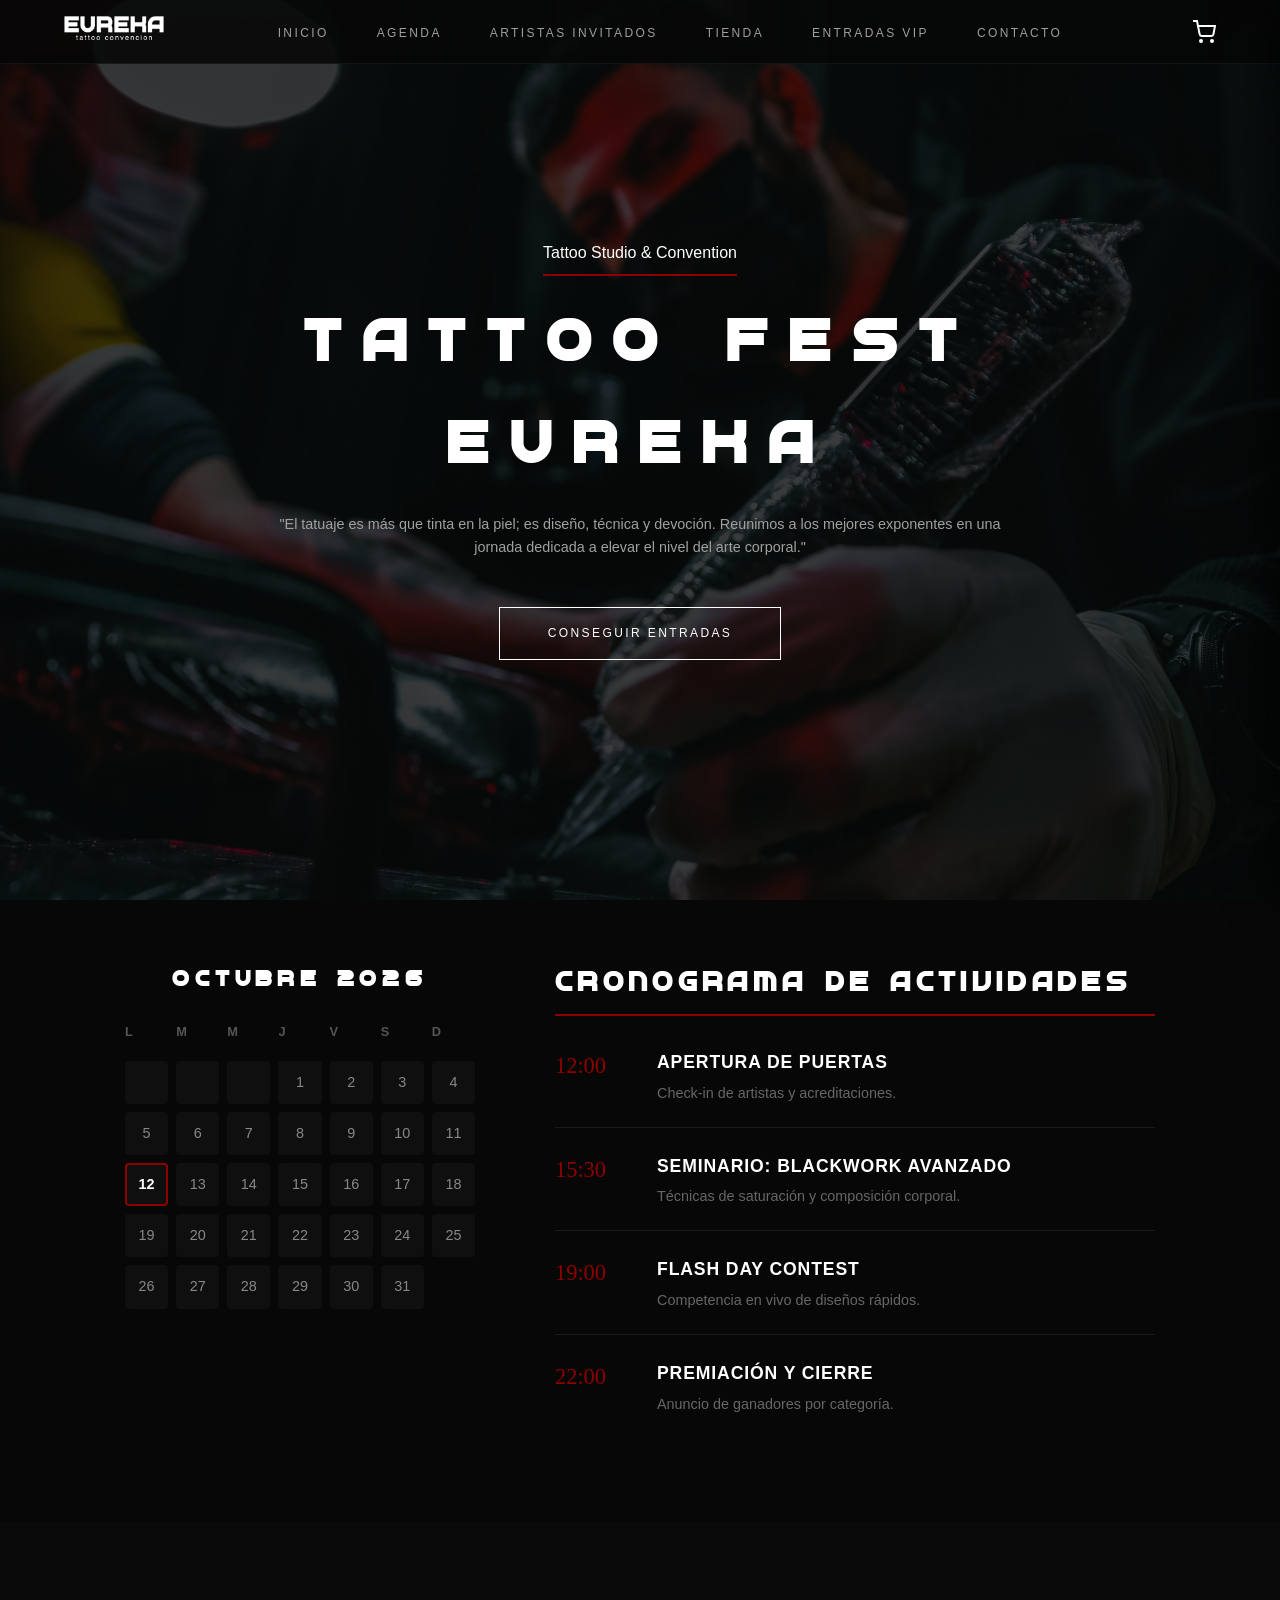
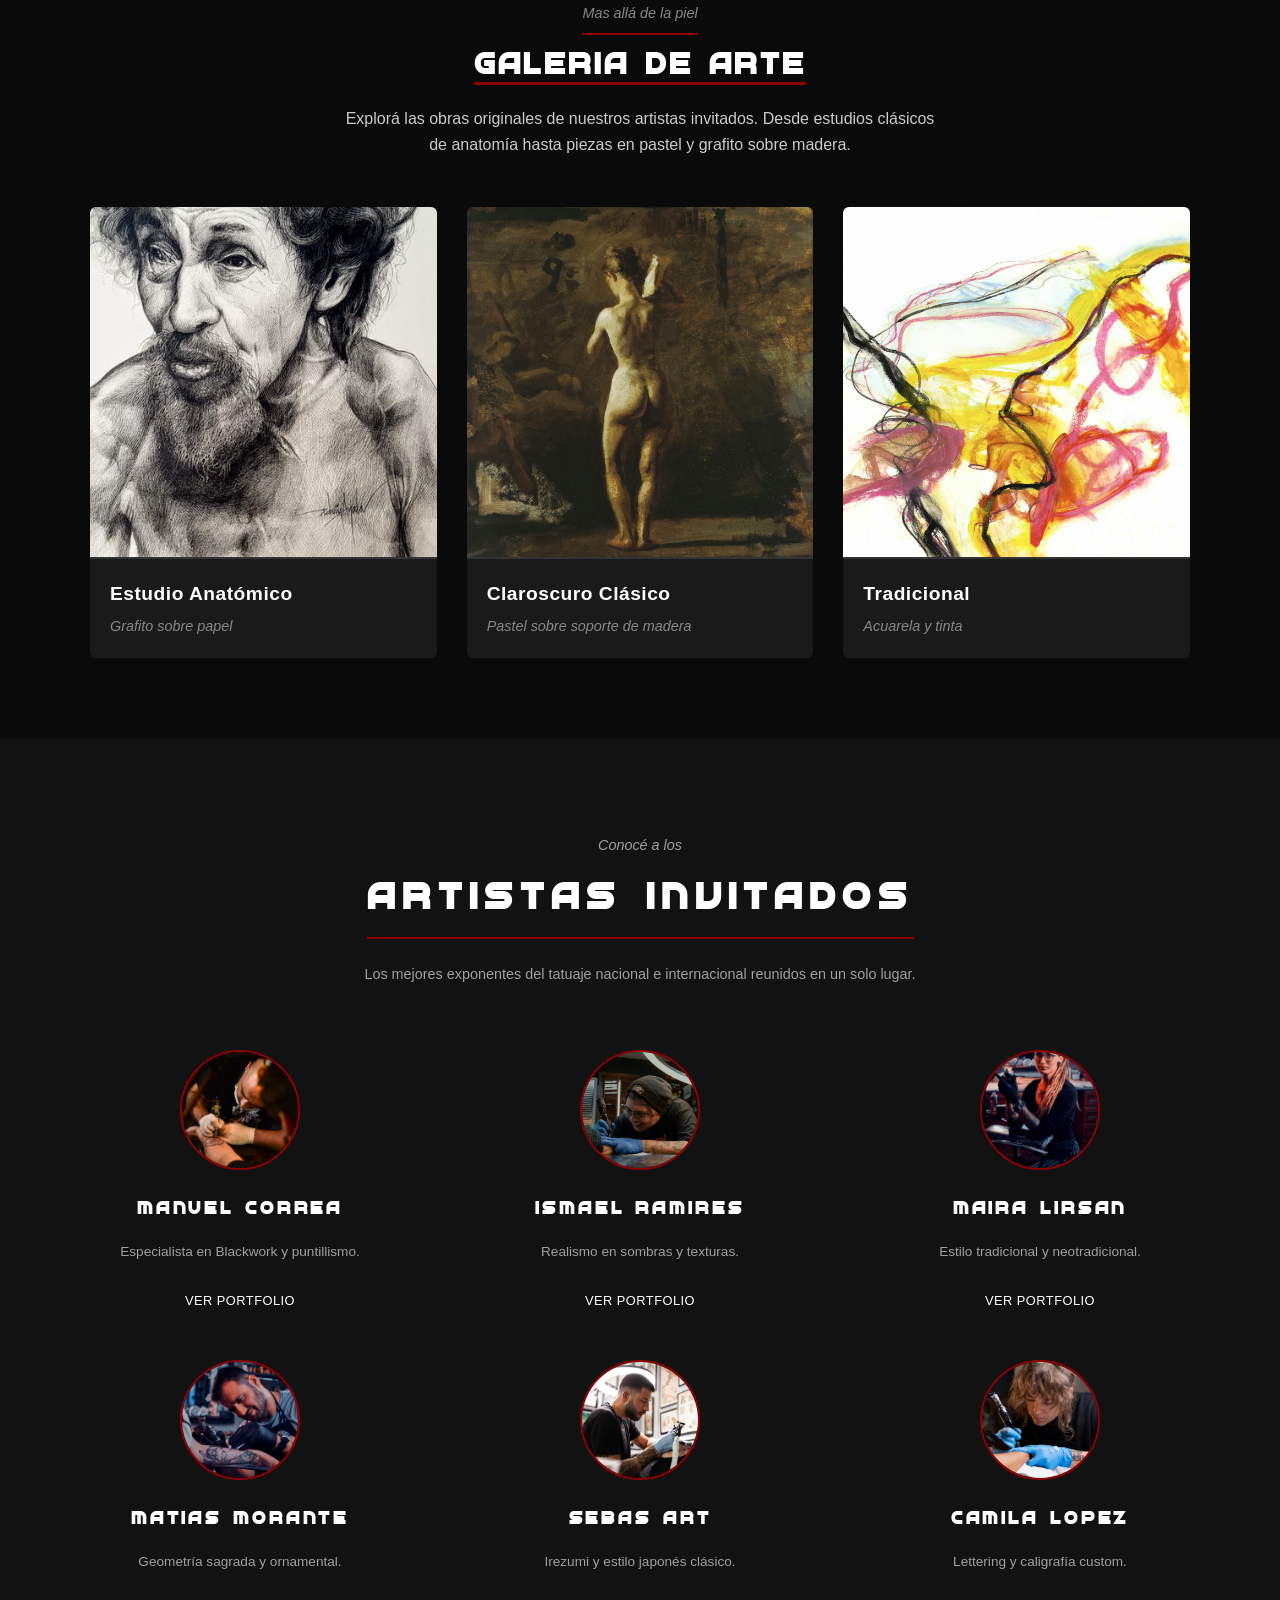
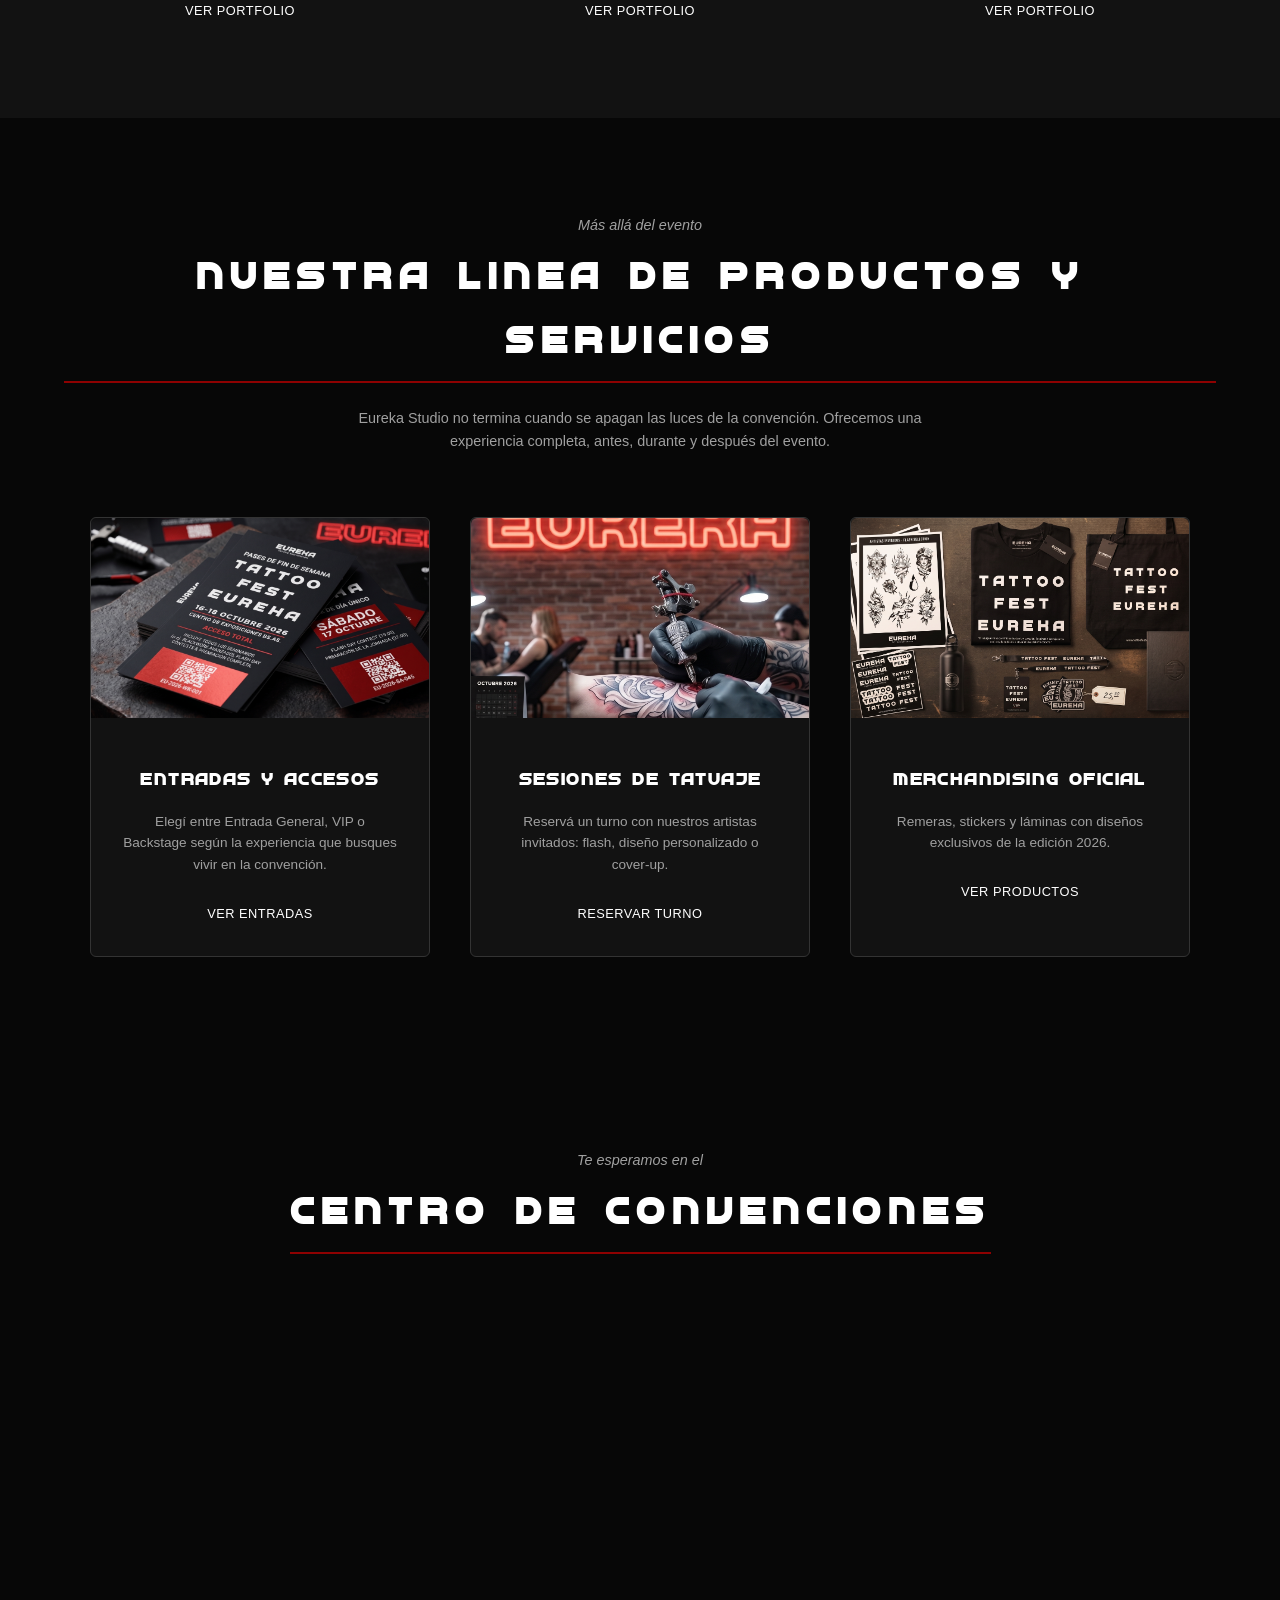
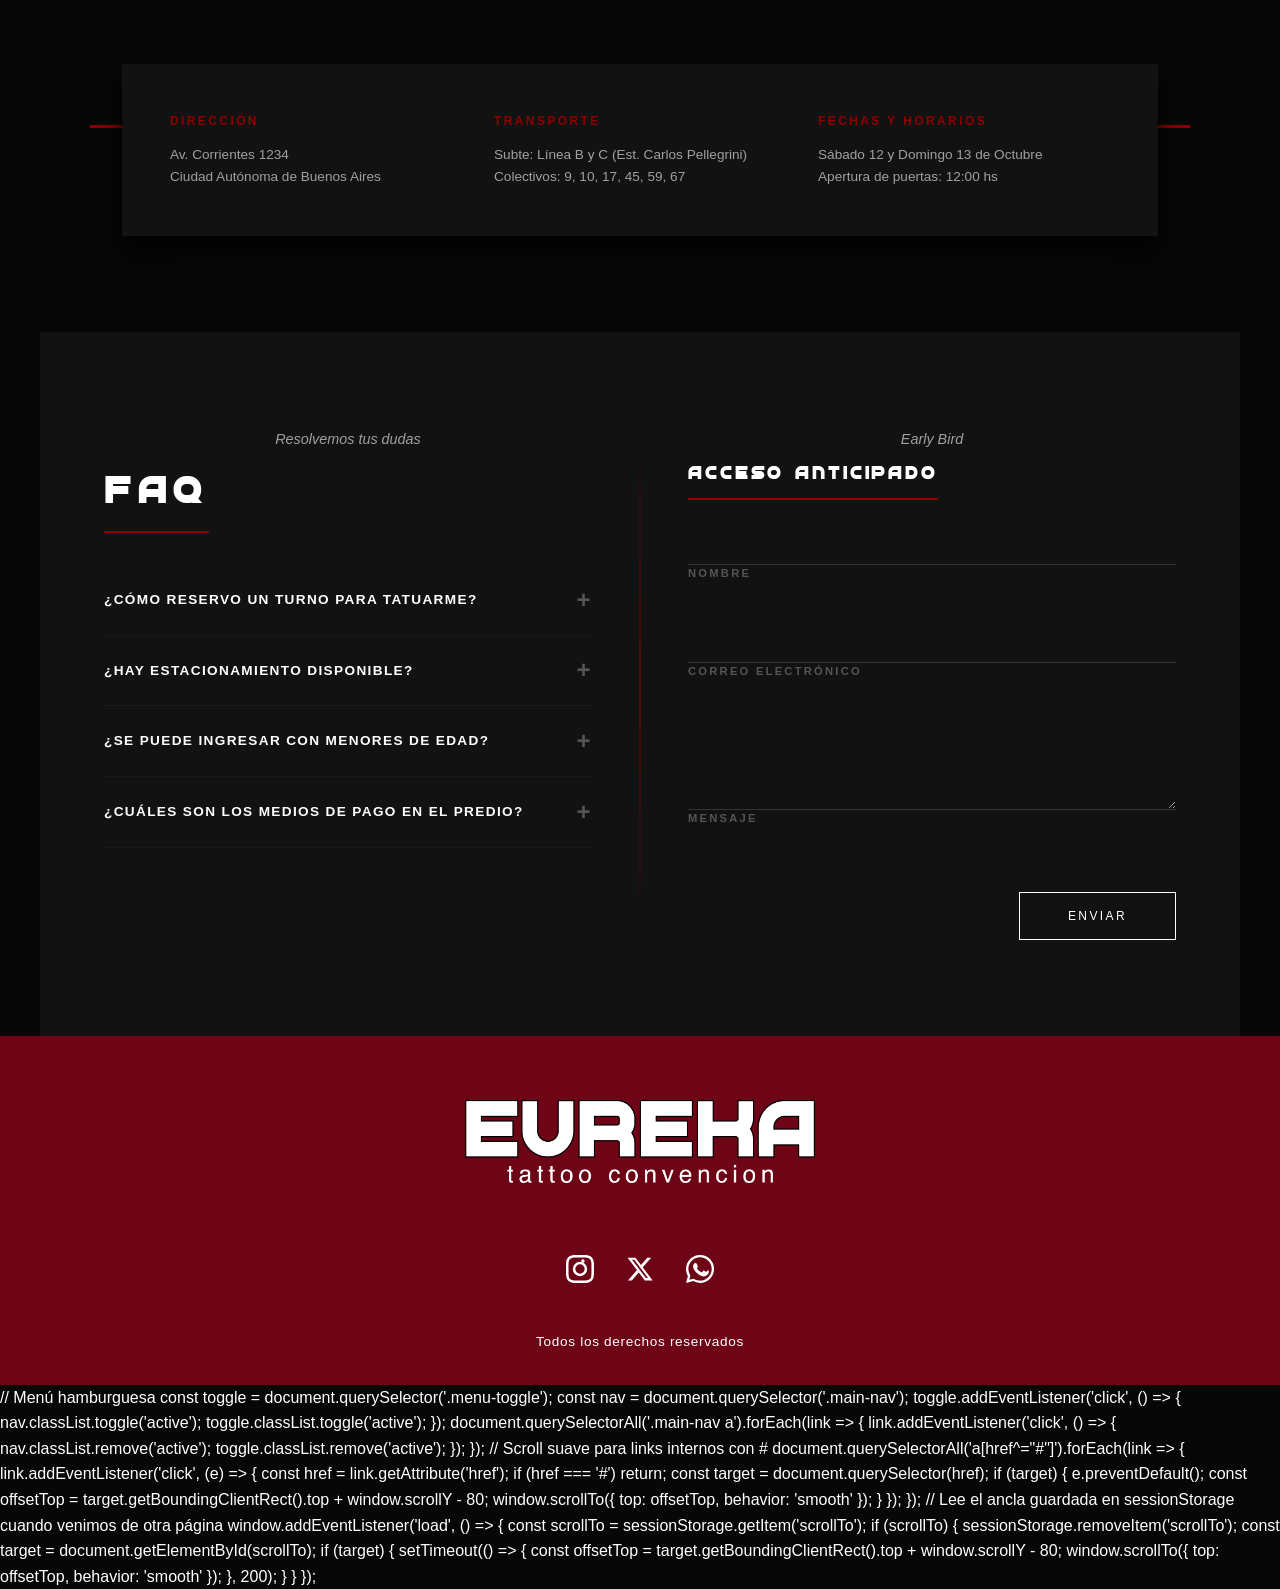
==== index.html @ 88c8bbda "primer commit" ====
<!DOCTYPE html>
<html lang="es">
<head>
    <meta charset="UTF-8">
    <meta name="viewport" content="width=device-width, initial-scale=1.0">
    <title>Tattoo Fest | Convención de Arte</title>
    <link rel="stylesheet" href="styles.css">
    <link rel="stylesheet" href="carrito.css">
</head>

<body>

    <header class="main-header">
        <div class="logo">
            <a href="#hero">
                <img src="images/LOGO EUREKA VECTOR.png" alt="Eureka Studio" class="logo-animado">
            </a>
        </div>

        <nav class="main-nav">
            <ul>
                <li><a href="#hero">Inicio</a></li>
                <li><a href="#agenda">Agenda</a></li>
                <li><a href="#artistas-invitados">Artistas Invitados</a></li>
                <li><a href="productos.html">Tienda</a></li>
                <li><a href="tienda.html">Entradas VIP</a></li>
                <li><a href="contacto.html">Contacto</a></li>
            </ul>
        </nav>

        <div class="header-actions-mobile">
            <div class="carrito-icono-wrapper" id="carritoIcono">
                <svg viewBox="0 0 24 24" fill="none" stroke="currentColor" stroke-width="2">
                    <circle cx="9" cy="21" r="1"></circle>
                    <circle cx="20" cy="21" r="1"></circle>
                    <path d="M1 1h4l2.68 13.39a2 2 0 0 0 2 1.61h9.72a2 2 0 0 0 2-1.61L23 6H6"></path>
                </svg>
                <span class="carrito-contador" id="carritoContador">0</span>
            </div>

            <button class="menu-toggle" aria-label="Abrir menú">
                <span></span>
                <span></span>
                <span></span>
            </button>
        </div>
    </header>

    <main>
        <section id="hero" class="hero-section">
            <div class="hero-overlay"></div>
            <div class="hero-content">
                <p class="subtitle">Tattoo Studio & Convention</p>
                <h1 class="main-title">TATTOO FEST EUREKA</h1>
                <p class="description">"El tatuaje es más que tinta en la piel; es diseño, técnica y devoción. Reunimos a los mejores exponentes en una jornada dedicada a elevar el nivel del arte corporal."</p>
                <a href="#contacto" class="btn-outline">CONSEGUIR ENTRADAS</a>
            </div>
        </section>

        <section id="agenda" class="agenda-section">
            <div class="agenda-container">
                <div class="calendar-block">
                    <h2 class="agenda-title">Octubre <span>2026</span></h2>
                    <div class="calendar-grid">
                        <div class="day-name">L</div><div class="day-name">M</div><div class="day-name">M</div>
                        <div class="day-name">J</div><div class="day-name">V</div><div class="day-name">S</div>
                        <div class="day-name">D</div>
                        <div class="empty"></div><div class="empty"></div><div class="empty"></div>
                        <div>1</div><div>2</div><div>3</div><div>4</div>
                        <div>5</div><div>6</div><div>7</div><div>8</div><div>9</div><div>10</div><div>11</div>
                        <div class="event-day">12</div>
                        <div>13</div><div>14</div><div>15</div><div>16</div><div>17</div><div>18</div>
                        <div>19</div><div>20</div><div>21</div><div>22</div><div>23</div><div>24</div><div>25</div>
                        <div>26</div><div>27</div><div>28</div><div>29</div><div>30</div><div>31</div>
                    </div>
                </div>

                <div class="timeline-block">
                    <h3 class="timeline-title">CRONOGRAMA DE ACTIVIDADES</h3>
                    <div class="timeline-item">
                        <span class="time">12:00</span>
                        <div class="activity">
                            <h4>APERTURA DE PUERTAS</h4>
                            <p>Check-in de artistas y acreditaciones.</p>
                        </div>
                    </div>
                    <div class="timeline-item">
                        <span class="time">15:30</span>
                        <div class="activity">
                            <h4>SEMINARIO: BLACKWORK AVANZADO</h4>
                            <p>Técnicas de saturación y composición corporal.</p>
                        </div>
                    </div>
                    <div class="timeline-item">
                        <span class="time">19:00</span>
                        <div class="activity">
                            <h4>FLASH DAY CONTEST</h4>
                            <p>Competencia en vivo de diseños rápidos.</p>
                        </div>
                    </div>
                    <div class="timeline-item">
                        <span class="time">22:00</span>
                        <div class="activity">
                            <h4>PREMIACIÓN Y CIERRE</h4>
                            <p>Anuncio de ganadores por categoría.</p>
                        </div>
                    </div>
                </div>
            </div>
        </section>

        <section class="galeria-section">
            <div class="galeria-header">
                <span class="subtitle">Mas allá de la piel</span>
                <h2>GALERIA DE ARTE</h2>
                <p>Explorá las obras originales de nuestros artistas invitados. Desde estudios clásicos de anatomía hasta piezas en pastel y grafito sobre madera.</p>
            </div>

            <div class="galeria-flex">
                <div class="obra-card">
                    <div class="obra-imagen-container">
                        <img src="images/GRAFITO.jpg" alt="Estudio de anatomía" class="obra-img">
                    </div>
                    <div class="obra-info">
                        <h4>Estudio Anatómico</h4>
                        <p>Grafito sobre papel</p>
                    </div>
                </div>

                <div class="obra-card">
                    <div class="obra-imagen-container">
                        <img src="images/CLAROSCURO.jpg" alt="Obra en pastel sobre madera" class="obra-img">
                    </div>
                    <div class="obra-info">
                        <h4>Claroscuro Clásico</h4>
                        <p>Pastel sobre soporte de madera</p>
                    </div>
                </div>

                <div class="obra-card">
                    <div class="obra-imagen-container">
                        <img src="images/acuarela.jpg" alt="Pintura tradicional" class="obra-img">
                    </div>
                    <div class="obra-info">
                        <h4>Tradicional</h4>
                        <p>Acuarela y tinta</p>
                    </div>
                </div>
            </div>
        </section>

        <section id="artistas-invitados" class="artists-section">
            <div class="section-heading">
                <p class="italic-subtitle">Conocé a los</p>
                <h2 class="section-title">ARTISTAS INVITADOS</h2>
                <p class="section-desc">Los mejores exponentes del tatuaje nacional e internacional reunidos en un solo lugar.</p>
            </div>

            <div class="grid-container">
                <article class="artist-card">
                    <div class="image-flip-container card-image">
                        <img src="images/tattoo1.jpg" alt="Tattoo de Artista 1" class="back-image">
                        <img src="images/artist1.jpg" alt="Foto de Artista 1" class="front-image">
                    </div>
                    <h3 class="card-title">Manuel Correa</h3>
                    <p class="card-text">Especialista en Blackwork y puntillismo.</p>
                    <a href="#" class="read-more">VER PORTFOLIO</a>
                </article>

                <article class="artist-card">
                    <div class="image-flip-container card-image">
                        <img src="images/tattoo2.jpg" alt="Tattoo de Artista 2" class="back-image">
                        <img src="images/artist2.jpg" alt="Foto de Artista 2" class="front-image">
                    </div>
                    <h3 class="card-title">Ismael Ramires</h3>
                    <p class="card-text">Realismo en sombras y texturas.</p>
                    <a href="https://iristattoo.com.ar/" target="_blank" class="read-more">VER PORTFOLIO</a>
                </article>

                <article class="artist-card">
                    <div class="image-flip-container card-image">
                        <img src="images/tattoo3.jpg" alt="Tattoo de Artista 3" class="back-image">
                        <img src="images/artist3.jpg" alt="Foto de Artista 3" class="front-image">
                    </div>
                    <h3 class="card-title">Maira Lirsan</h3>
                    <p class="card-text">Estilo tradicional y neotradicional.</p>
                    <a href="https://www.instagram.com/yeyo_tattoos/" target="_blank" class="read-more">VER PORTFOLIO</a>
                </article>

                <article class="artist-card">
                    <div class="image-flip-container card-image">
                        <img src="images/tattoo4.jpeg" alt="Tattoo de Artista 4" class="back-image">
                        <img src="images/artist4.jpg" alt="Foto de Artista 4" class="front-image">
                    </div>
                    <h3 class="card-title">Matias Morante</h3>
                    <p class="card-text">Geometría sagrada y ornamental.</p>
                    <a href="https://www.instagram.com/matiasmorantetattoo/?hl=es-la" target="_blank" class="read-more">VER PORTFOLIO</a>
                </article>

                <article class="artist-card">
                    <div class="image-flip-container card-image">
                        <img src="images/tattoo5.jpg" alt="Tattoo de Artista 5" class="back-image">
                        <img src="images/atist5.jpg" alt="Foto de Artista 5" class="front-image">
                    </div>
                    <h3 class="card-title">Sebas Art</h3>
                    <p class="card-text">Irezumi y estilo japonés clásico.</p>
                    <a href="https://www.instagram.com/reel/DFJNN-MPiOv/" target="_blank" class="read-more">VER PORTFOLIO</a>
                </article>

                <article class="artist-card">
                    <div class="image-flip-container card-image">
                        <img src="images/tattoo6.jpg" alt="Tattoo de Artista 6" class="back-image">
                        <img src="images/artist6.jpg" alt="Foto de Artista 6" class="front-image">
                    </div>
                    <h3 class="card-title">Camila Lopez</h3>
                    <p class="card-text">Lettering y caligrafía custom.</p>
                    <a href="https://www.instagram.com/cattastrofe_/" target="_blank" class="read-more">VER PORTFOLIO</a>
                </article>
            </div>
        </section>

        <section class="oferta-section">
            <div class="section-heading">
                <p class="italic-subtitle">Más allá del evento</p>
                <h2 class="section-title">NUESTRA LINEA DE PRODUCTOS Y SERVICIOS</h2>
                <p class="section-desc">Eureka Studio no termina cuando se apagan las luces de la convención. Ofrecemos una experiencia completa, antes, durante y después del evento.</p>
            </div>

            <div class="oferta-grid">
                <article class="oferta-card">
                    <img src="images/oferta-entradas.png" alt="Entradas y Accesos" class="oferta-img">
                    <h3 class="oferta-titulo">Entradas y Accesos</h3>
                    <p class="oferta-texto">Elegí entre Entrada General, VIP o Backstage según la experiencia que busques vivir en la convención.</p>
                    <a href="tienda.html" class="read-more">VER ENTRADAS</a>
                </article>

                <article class="oferta-card">
                    <img src="images/oferta-sesiones.png" alt="Sesiones de Tatuaje" class="oferta-img">
                    <h3 class="oferta-titulo">Sesiones de Tatuaje</h3>
                    <p class="oferta-texto">Reservá un turno con nuestros artistas invitados: flash, diseño personalizado o cover-up.</p>
                    <a href="productos.html#sesiones" class="read-more">RESERVAR TURNO</a>
                </article>

                <article class="oferta-card">
                    <img src="images/oferta-merch.png" alt="Merchandising Oficial" class="oferta-img">
                    <h3 class="oferta-titulo">Merchandising Oficial</h3>
                    <p class="oferta-texto">Remeras, stickers y láminas con diseños exclusivos de la edición 2026.</p>
                    <a href="productos.html#merch" class="read-more">VER PRODUCTOS</a>
                </article>
            </div>
        </section>

        <section id="ubicacion" class="location-section">
            <div class="section-heading">
                <p class="italic-subtitle">Te esperamos en el</p>
                <h2 class="section-title">CENTRO DE CONVENCIONES</h2>
            </div>

            <div class="map-container">
                <div class="map-wrapper">
                    <iframe src="https://www.google.com/maps/embed?pb=!1m14!1m12!1m3!1d13136.06691402283!2d-58.381592!3d-34.6037389!2m3!1f0!2f0!3f0!3m2!1i1024!2i768!4f13.1!5e0!3m2!1ses!2sar!4v1700000000000!5m2!1ses!2sar" width="100%" height="450" style="border:0;" allowfullscreen="" loading="lazy" referrerpolicy="no-referrer-when-downgrade"></iframe>
                </div>

                <div class="location-info">
                    <div class="info-block">
                        <h4>DIRECCIÓN</h4>
                        <p>Av. Corrientes 1234<br>Ciudad Autónoma de Buenos Aires</p>
                    </div>
                    <div class="info-block">
                        <h4>TRANSPORTE</h4>
                        <p>Subte: Línea B y C (Est. Carlos Pellegrini)<br>Colectivos: 9, 10, 17, 45, 59, 67</p>
                    </div>
                    <div class="info-block">
                        <h4>FECHAS Y HORARIOS</h4>
                        <p>Sábado 12 y Domingo 13 de Octubre<br>Apertura de puertas: 12:00 hs</p>
                    </div>
                </div>
            </div>
        </section>

        <section id="contacto" class="contact-faq-section">
            <div class="faq-container">
                <div class="section-heading faq-heading">
                    <p class="italic-subtitle">Resolvemos tus dudas</p>
                    <h2 class="section-title">FAQ</h2>
                </div>

                <div class="faq-item">
                    <details>
                        <summary>¿Cómo reservo un turno para tatuarme?</summary>
                        <p class="faq-answer">Debes contactar directamente al artista a través de sus redes sociales proporcionadas en la sección de artistas invitados.</p>
                    </details>
                </div>
                <div class="faq-item">
                    <details>
                        <summary>¿Hay estacionamiento disponible?</summary>
                        <p class="faq-answer">El predio cuenta con estacionamiento limitado. Recomendamos utilizar transporte público.</p>
                    </details>
                </div>
                <div class="faq-item">
                    <details>
                        <summary>¿Se puede ingresar con menores de edad?</summary>
                        <p class="faq-answer">Sí, el evento es apto para todo público. Los menores de 12 años no abonan entrada pero deben estar acompañados por un adulto responsable en todo momento.</p>
                    </details>
                </div>
                <div class="faq-item">
                    <details>
                        <summary>¿Cuáles son los medios de pago en el predio?</summary>
                        <p class="faq-answer">Dentro de la convención podrás pagar con efectivo, transferencia o Mercado Pago. Algunos artistas internacionales podrían manejarse únicamente con efectivo.</p>
                    </details>
                </div>
            </div>

            <div class="contact-container">
                <div class="section-heading contact-heading">
                    <p class="italic-subtitle">Early Bird</p>
                    <h2 class="section-title">ACCESO ANTICIPADO</h2>
                </div>

                <form class="pro-form">
                    <div class="input-group">
                        <label for="name">Nombre</label>
                        <input type="text" id="name" name="name" required>
                    </div>
                    <div class="input-group">
                        <label for="email">Correo Electrónico</label>
                        <input type="email" id="email" name="email" required>
                    </div>
                    <div class="input-group">
                        <label for="message">Mensaje</label>
                        <textarea id="message" name="message" rows="4" required></textarea>
                    </div>
                    <button type="submit" class="btn-outline">ENVIAR</button>
                </form>
            </div>
        </section>
    </main>

    <footer class="site-footer">
        <div class="footer-content">
            <img src="images/LOGO EUREKA VECTOR.png" alt="Eureka Studio" class="footer-logo-img">
            <div class="social-links">
                <a href="https://www.instagram.com/" target="_blank" aria-label="Instagram">
                    <svg viewBox="0 0 24 24" width="28" height="28" fill="currentColor">
                        <path d="M12 2.163c3.204 0 3.584.012 4.85.07 3.252.148 4.771 1.691 4.919 4.919.058 1.265.069 1.645.069 4.849 0 3.205-.012 3.584-.069 4.849-.149 3.225-1.664 4.771-4.919 4.919-1.266.058-1.644.07-4.85.07-3.204 0-3.584-.012-4.849-.07-3.26-.149-4.771-1.699-4.919-4.92-.058-1.265-.07-1.644-.07-4.849 0-3.204.013-3.583.07-4.849.149-3.227 1.664-4.771 4.919-4.919 1.266-.057 1.645-.069 4.849-.069zM12 0C8.741 0 8.333.014 7.053.072 2.695.272.273 2.69.073 7.052.014 8.333 0 8.741 0 12c0 3.259.014 3.668.072 4.948.2 4.358 2.618 6.78 6.98 6.98C8.333 23.986 8.741 24 12 24c3.259 0 3.668-.014 4.948-.072 4.354-.2 6.782-2.618 6.979-6.98.059-1.28.073-1.689.073-4.948 0-3.259-.014-3.667-.072-4.947-.196-4.354-2.617-6.78-6.979-6.98C15.668.014 15.259 0 12 0zm0 5.838a6.162 6.162 0 100 12.324 6.162 6.162 0 000-12.324zM12 16a4 4 0 110-8 4 4 0 010 8zm3.98-10.822a1.44 1.44 0 11-2.881 0 1.44 1.44 0 012.881 0z"/>
                    </svg>
                </a>
                <a href="https://x.com/?lang=es" target="_blank" aria-label="X Twitter">
                    <svg viewBox="0 0 24 24" width="28" height="28" fill="currentColor">
                        <path d="M18.244 2.25h3.308l-7.227 8.26 8.502 11.24H16.17l-5.214-6.817L4.99 21.75H1.68l7.73-8.835L1.254 2.25H8.08l4.713 6.231zm-1.161 17.52h1.833L7.084 4.126H5.117z"/>
                    </svg>
                </a>
                <a href="https://web.whatsapp.com/" target="_blank" aria-label="WhatsApp">
                    <svg viewBox="0 0 24 24" width="28" height="28" fill="currentColor">
                        <path d="M12.031 0C5.405 0 .022 5.378.022 11.996c0 2.12.553 4.186 1.605 6.007L.041 24l6.155-1.609a11.936 11.936 0 005.835 1.516h.005c6.621 0 11.998-5.377 11.998-11.996 0-3.21-1.25-6.226-3.518-8.496A11.947 11.947 0 0012.031 0zm0 21.905h-.004c-1.785 0-3.535-.478-5.068-1.385l-.363-.214-3.766.984.998-3.665-.235-.373A9.957 9.957 0 012.025 12C2.025 6.486 6.516 2 12.031 2c2.673 0 5.185 1.042 7.075 2.932 1.89 1.89 2.93 4.4 2.93 7.068 0 5.513-4.49 10-10.005 10zm5.495-7.502c-.302-.151-1.784-.881-2.062-.982-.277-.101-.48-.151-.682.151-.202.302-.782.982-.958 1.183-.176.202-.353.227-.655.076-1.574-.789-2.738-1.464-3.8-3.25-.115-.195.006-.33.15-.472.26-.26.545-.636.655-.838.102-.201.051-.378-.025-.529-.076-.151-.682-1.644-.934-2.25-.246-.593-.496-.513-.682-.522l-.58-.009c-.202 0-.529.076-.807.378-.277.302-1.06 1.033-1.06 2.518s1.085 2.918 1.236 3.12c.151.202 2.128 3.25 5.155 4.553 1.895.815 2.553.882 3.42.744.976-.155 2.923-1.194 3.332-2.348.409-1.154.409-2.142.287-2.348-.122-.206-.43-.307-.732-.458z"/>
                    </svg>
                </a>
            </div>
            <p class="copyright">Todos los derechos reservados</p>
        </div>
    </footer>

    <div class="carrito-overlay" id="carritoOverlay"></div>

    <aside class="carrito-drawer" id="carritoDrawer">
        <div class="carrito-header">
            <h3>Tu Carrito</h3>
            <button class="carrito-cerrar" id="carritoCerrar" aria-label="Cerrar carrito">✕</button>
        </div>
        <div class="carrito-lista" id="carritoLista"></div>
        <div class="carrito-vacio" id="carritoVacio">
            <div class="carrito-vacio-icono">🛒</div>
            <p>Todavía no agregaste nada al carrito.</p>
        </div>
        <div class="carrito-footer" id="carritoFooter">
            <div class="carrito-total-row">
                <span class="carrito-total-label">Total</span>
                <span class="carrito-total-precio" id="carritoTotal">$0</span>
            </div>
            <a href="tienda.html?desde=carrito" class="carrito-btn-finalizar">FINALIZAR COMPRA</a>
        </div>
    </aside>

    <script>
        <script src="carrito.js"></script>
        // Menú hamburguesa
        const toggle = document.querySelector('.menu-toggle');
        const nav = document.querySelector('.main-nav');

        toggle.addEventListener('click', () => {
            nav.classList.toggle('active');
            toggle.classList.toggle('active');
        });

        document.querySelectorAll('.main-nav a').forEach(link => {
            link.addEventListener('click', () => {
                nav.classList.remove('active');
                toggle.classList.remove('active');
            });
        });

        // Scroll suave para links internos con #
        document.querySelectorAll('a[href^="#"]').forEach(link => {
            link.addEventListener('click', (e) => {
                const href = link.getAttribute('href');
                if (href === '#') return;
                const target = document.querySelector(href);
                if (target) {
                    e.preventDefault();
                    const offsetTop = target.getBoundingClientRect().top + window.scrollY - 80;
                    window.scrollTo({ top: offsetTop, behavior: 'smooth' });
                }
            });
        });

        // Lee el ancla guardada en sessionStorage cuando venimos de otra página
        window.addEventListener('load', () => {
            const scrollTo = sessionStorage.getItem('scrollTo');
            if (scrollTo) {
                sessionStorage.removeItem('scrollTo');
                const target = document.getElementById(scrollTo);
                if (target) {
                    setTimeout(() => {
                        const offsetTop = target.getBoundingClientRect().top + window.scrollY - 80;
                        window.scrollTo({ top: offsetTop, behavior: 'smooth' });
                    }, 200);
                }
            }
        });
    </script>
   <script src="productos.js"></script>
</body>
</html>
---- styles.css ----
/* --- VARIABLES Y RESET --- */
:root {
    --bg-base: #070707;
    --bg-surface: #121212;
    --text-primary: #ffffff;
    --text-secondary: #a0a0a0;
    --accent-color: #333333;
    
   
    --font-heading: 'neigh'; 
    --font-body: 'Helvetica Neue', Helvetica, Arial, sans-serif;
    
    --spacing-section: 6rem;
}
@font-face {
    font-family: 'neigh'; 
    src: url('fonts/Neighbor-Bold.ttf') format('truetype'); 
    font-weight: normal;
    font-style: normal;
}
* {
    margin: 0;
    padding: 0;
    box-sizing: border-box;
}

html {
    scroll-behavior: auto;
}

body {
    background-color: var(--bg-base);
    color: var(--text-primary);
    font-family: var(--font-body);
    line-height: 1.6;
    -webkit-font-smoothing: antialiased;
}

/* --- TIPOGRAFÍA Y JERARQUÍA --- */
h1, h2, h3 {
    font-family: var(--font-heading);
    font-weight: normal;
    letter-spacing: 0.15em;
    text-transform: uppercase;
} 

.section-title {
    font-size: 1rem;
    margin-bottom: 1rem;
    text-align: center;
     font-family: 'Helvetica Neue', Helvetica, Arial, sans-serif;
}
.subtitle {
    
    padding-bottom: 8px; 
    border-bottom: 2px solid #8e0101; 
    width: fit-content; 
    

    margin: 0 auto; 
    
    
}
.italic-subtitle {
    font-style: italic;
    color: var(--text-secondary);
    text-align: center;
    font-size: 0.9rem;
}

/* --- HEADER Y NAVEGACIÓN --- */

.main-header {
    position: fixed; 
    top: 0;
    left: 0;
    width: 100%;
    padding: 1rem 4rem; 
    display: flex;
    justify-content: space-between;
    align-items: center;
    z-index: 999; 
    
    
    background-color: rgba(7, 7, 7, 0.85); /
    backdrop-filter: blur(10px); 
    -webkit-backdrop-filter: blur(10px); 
    
    border-bottom: 1px solid rgba(255, 255, 255, 0.05); 
    
   
    transition: all 0.3s ease; 
}



.logo {
    display: flex;        
    align-items: center; 
    gap: 10px;             
    font-size: 1rem;       
    text-decoration: none;
    cursor: pointer;
}



.logo lottie-player {
    width: 45px !important;  
    height: 45px !important;
}


.logo-imagen {
  max-width: 100px; 
  height: auto; 
  display: block; 
}
.logo-animado {
  width: 100px;
  
  animation: aparecer 1.2s ease-out, flotar 3s ease-in-out 1.2s infinite;
  transition: transform 0.3s ease;
}

.logo-animado:hover {
  transform: scale(1.05) rotate(2deg);
}
.menu-toggle {
    display: none;
    flex-direction: column;
    justify-content: center;
    gap: 6px;
    width: 30px;
    height: 24px;
    background: none;
    border: none;
    cursor: pointer;
    z-index: 1001;
}

.menu-toggle span {
    display: block;
    width: 100%;
    height: 2px;
    background-color: var(--text-primary);
    transition: all 0.3s ease;
}

.menu-toggle.active span:nth-child(1) {
    transform: translateY(8px) rotate(45deg);
}
.menu-toggle.active span:nth-child(2) {
    opacity: 0;
}
.menu-toggle.active span:nth-child(3) {
    transform: translateY(-8px) rotate(-45deg);
}
@keyframes aparecer {
  from { opacity: 0; transform: scale(0.8); }
  to { opacity: 1; transform: scale(1); }
}

@keyframes flotar {
  0%, 100% { transform: translateY(0); }
  50% { transform: translateY(-8px); }
}
.logo span {
    font-size: 0.7rem;
    display: block;
    letter-spacing: 0.4em;
    color: var(--text-secondary);
}

.main-nav ul {
    display: flex;
    gap: 3rem;
    list-style: none;
}

/* 1. El estado normal del enlace */
.main-nav a {
    color: #a09e9e;
    text-decoration: none;
    font-size: 0.75rem;
    letter-spacing: 0.2em;
    text-transform: uppercase;
    position: relative; 
    transition: color 0.3s ease;
}

/
.main-nav a::after {
    content: ''; /* Crea un elemento vacío */
    position: absolute;
    bottom: -5px; 
    left: 0;
    width: 0%; 
    height: 1px; 
    background-color: #8e0101; 
    transition: width 0.3s ease; 
}


.main-nav a:hover {
    color: #dedada; 
}


.main-nav a:hover::after {
    width: 100%;
}
/* --- HERO SECTION --- */
.hero-section {
    position: relative;
    height: 100vh;
    display: flex;
    align-items: center;
    justify-content: center;
    text-align: center;
    background: url(images/akram-huseyn-smtP9zIj6qU-unsplash.jpg) center/cover no-repeat;
}

.hero-overlay {
    position: absolute;
    top: 0; left: 0; width: 100%; height: 100%;
    background: rgba(5, 5, 5, 0.75);
}

.hero-content {
    position: relative;
    z-index: 10;
    max-width: 800px;
    padding: 0 2rem;
}

.main-title {
    font-size: 5vw; 
    margin: 1rem 0;
    letter-spacing: 0.3em;
}

.description {
    color: var(--text-secondary);
    font-size: 0.9rem;
    margin-bottom: 3rem;
}


.btn-outline {
    display: inline-block;
    padding: 1rem 3rem;
    border: 1px solid var(--text-primary);
    color: var(--text-primary);
    text-decoration: none;
    font-size: 0.75rem;
    letter-spacing: 0.2em;
    text-transform: uppercase;
    background: transparent;
    transition: all 0.4s ease;
    cursor: pointer;
}

.btn-outline:hover {
    background: #8e0101;
    color: #fff;
}
/* Contenedor principal */
.galeria-section {
  background-color: #0a0a0a; 
  padding: 80px 20px;
  text-align: center;
  color: #fff;
}

.galeria-header .subtitle {
  font-style: italic;
  color: #888;
  font-size: 0.9rem;
  display: block;
  margin-bottom: 5px;
}

.galeria-header h2 {
  font-size: 2rem;
  letter-spacing: 2px;
  margin: 0 0 15px 0;
  text-transform: uppercase;
}

.galeria-header p {
  color: #ccc;
  margin-bottom: 50px;
  max-width: 600px;
  margin-left: auto;
  margin-right: auto;
}
.galeria-header h2 {
  font-size: 2rem;
  letter-spacing: 2px;
  margin: 0 0 15px 0;
  text-transform: uppercase;
  
  /* propiedades para el subrayado */
  text-decoration: underline;
  text-underline-offset: 8px; 
  text-decoration-thickness: 3px; 
  text-decoration-color: #8e0101; 
}
/* Contenedor Flexbox para la galería */
.galeria-flex {
  display: flex;
  flex-wrap: wrap; 
  justify-content: center;
  gap: 30px;
  max-width: 1100px;
  margin: 0 auto;
}

/* Tarjeta de cada obra */
.obra-card {
  flex: 1;
  min-width: 300px;
  max-width: 350px; 
  background-color: #1a1a1a;
  border-radius: 6px;
  overflow: hidden; 
}

/* Contenedor de la imagen y efecto hover */
.obra-imagen-container {
  width: 100%;
  height: 350px; 
  overflow: hidden;
}

.obra-img {
  width: 100%;
  height: 100%;
  object-fit: cover; 
  transition: transform 0.4s ease; 
}

.obra-card:hover .obra-img {
  transform: scale(1.08); 
}

/* Textos debajo de la obra */
.obra-info {
  padding: 20px;
  text-align: left;
  border-top: 2px solid #333;
}

.obra-info h4 {
  margin: 0 0 5px 0;
  color: #fff;
  font-size: 1.2rem;
  letter-spacing: 0.5px;
}

.obra-info p {
  margin: 0;
  color: #888;
  font-size: 0.9rem;
  font-style: italic;
}
/* --- CONTENEDOR PRINCIPAL DE LAS FOTOS --- */
.image-flip-container {
    width: 120px;       
    height: 120px;
    margin: 0 auto 1.5rem auto; 
    
  
    position: relative; 
    
    display: block;
    cursor: pointer;
}

//* --- CONTENEDOR DE LA IMAGEN --- */
.image-flip-container {
    width: 200px; 
    height: 200px;
    margin: 0 auto 20px;
    position: relative; 
    overflow: visible;  
    cursor: pointer;
    transition: transform 0.6s cubic-bezier(0.4, 0, 0.2, 1); 
}

/* --- ESTILO ESTÁNDAR PARA AMBAS IMÁGENES --- */
.image-flip-container img {
    width: 100%;
    height: 100%;
    object-fit: cover; 
    border-radius: 50%;
    position: absolute;
    top: 0;
    left: 0;
    border: 2px solid #8e0101; 
    box-sizing: border-box;
    
   
    transition: opacity 0.6s ease-in-out, filter 0.6s ease;
    backface-visibility: hidden; 
}

/* Efecto de agrandado suave de todo el círculo */
.image-flip-container:hover {
    transform: scale(1.15); 
    z-index: 10;
}

/* --- CAPAS (Z-index) --- */

.back-image {
    z-index: 1;
    opacity: 0; 
    filter: grayscale(100%); 
}

.front-image {
    z-index: 2;
    opacity: 1;
}

/* --- LA MAGIA DEL HOVER (EL FUNDIDO) --- */

/* Cuando pasamos el mouse, la cara desaparece suavemente */
.image-flip-container:hover .front-image {
    opacity: 0;
}

/* Y el tatuaje aparece suavemente */
.image-flip-container:hover .back-image {
    opacity: 1;
    filter: grayscale(0%); 
}

.agenda-container {
    display: flex;
    justify-content: center; 
    align-items: flex-start; 
    gap: 80px;             
    max-width: 1200px;
    margin: 60px auto;      
    padding: 0 20px;
}

/* --- BLOQUE CALENDARIO (Izquierda) --- */
.calendar-block {
    flex: 0 0 350px; 
    display: flex;
    flex-direction: column;
    align-items: center;
}

.agenda-title {
    font-family: 'neigh', sans-serif;
    font-size: 1.5rem; /* Aumentado */
    letter-spacing: 0.2em;
    margin-bottom: 1.5rem;
    text-align: center;
    text-transform: uppercase;
}

.calendar-grid {
    display: grid;
    grid-template-columns: repeat(7, 1fr);
    gap: 8px;
    width: 100%;
    color: #888;
}

.day-name {
    color: #555;
    font-weight: bold;
    font-size: 0.8rem;
    margin-bottom: 10px;
}

.calendar-grid div:not(.day-name) {
    display: flex;
    align-items: center;
    justify-content: center;
    aspect-ratio: 1 / 1;
    font-size: 0.9rem;
    background: #0f0f0f; 
    border-radius: 4px;
}

/* --- DÍA 12 (DESTACADO) --- */
.event-day {
    color: #fff !important;
    border: 2px solid #8e0101 !important;
    font-weight: bold;
    cursor: pointer;
    transition: all 0.3s ease;
}

.event-day:hover {
    background-color: #8e0101 !important;
    transform: scale(1.2);
    box-shadow: 0 0 20px rgba(142, 1, 1, 0.6);
}

/* --- BLOQUE CRONOGRAMA (Derecha) --- */
.timeline-block {
    flex: 1; 
    max-width: 600px; 
}

.timeline-title {
    font-size: 1.8rem;
    margin-bottom: 2rem;
    border-bottom: 2px solid #8e0101;
    padding-bottom: 0.5rem;
    text-transform: uppercase;
}

.timeline-item {
    display: flex;
    gap: 2rem;
    margin-bottom: 1.5rem;
    padding-bottom: 1.5rem;
    border-bottom: 1px solid #1a1a1a; 
}

.timeline-item:last-child {
    border-bottom: none;
}

.time {
    font-family: 'Times New Roman', serif;
    font-size: 1.4rem;
    color: #8e0101; 
    min-width: 70px;
}

.activity h4 {
    font-size: 1.1rem;
    letter-spacing: 0.05em;
    margin-bottom: 0.4rem;
    color: #fff;
}

.activity p {
    font-size: 0.9rem;
    color: #666;
    line-height: 1.4;
}

/* --- RESPONSIVE PARA MÓVILES --- */
@media (max-width: 850px) {
    .agenda-container {
        flex-direction: column; 
        align-items: center;
        gap: 50px;
    }
    .timeline-block {
        width: 100%;
    }
}
/* --- SECCIÓN ARTISTAS (CSS GRID) --- */
.artists-section {
    padding: var(--spacing-section) 4rem;
    background-color: var(--bg-surface);
}

.section-desc {
    text-align: center;
    color: var(--text-secondary);
    max-width: 600px;
    margin: 0 auto 4rem auto;
    font-size: 0.9rem;
}

.grid-container {
    display: grid;
    grid-template-columns: repeat(3, 1fr); 
    gap: 3rem;
    max-width: 1200px;
    margin: 0 auto;
}

.artist-card {
    text-align: center;
}

.placeholder-img {
    width: 100px;
    height: 100px;
    background-color: var(--accent-color);
    margin: 0 auto 1.5rem auto;
    border-radius: 50%; 
}

.card-title {
    font-size: 1.2rem;
    margin-bottom: 1rem;
}

.card-text {
    color: var(--text-secondary);
    font-size: 0.85rem;
    margin-bottom: 1.5rem;
}

.read-more {
    position: relative;
    color: #fff;
    text-decoration: none;
    transition: color 0.3s ease;
    
    font-size: 0.8rem;       
    padding: 5px 0;          
    letter-spacing: 0.5px;  
}

.read-more::after {
    content: '';
    position: absolute;
    width: 0;
    height: 2px;
    bottom: -5px;
    left: 0;
    background-color: #6E0516;
    transition: width 0.3s ease;
}

.read-more:hover {
    color: #6E0516;
}

.read-more:hover::after {
    width: 100%; 
}


.location-section {
    padding: var(--spacing-section) 4rem;
    background-color: var(--bg-base);
}

.map-container {
    max-width: 1100px;
    margin: 0 auto;
    position: relative;
}

.map-wrapper {
    width: 100%;
    height: 450px;
    
    border-bottom: 3px solid #8e0101; 
}

/* El filtro Dark que ya tenías para el mapa */
.map-wrapper iframe {
    width: 100%;
    height: 100%;
    filter: grayscale(100%) invert(90%) contrast(80%);
}
/* --- TÍTULOS DE SECCIÓN CON LA OTRA TIPOGRAFÍA --- */
.section-title {
    font-family: var(--font-heading) !important; 
    font-size: 2.5rem;   
    margin-bottom: 1rem;
    text-align: center;
    letter-spacing: 0.15em;
    text-transform: uppercase;
    color: var(--text-primary);
}
/* --- TÍTULOS DE SECCIÓN (CON SUBRAYADO ROJO) --- */
.section-heading {
    text-align: center; 
}

.section-title {
    font-family: var(--font-heading) !important; 
    font-size: 2.5rem;
    letter-spacing: 0.15em;
    text-transform: uppercase;
    color: var(--text-primary);
    
   
    display: inline-block; 
    border-bottom: 2px solid #8e0101; 
    padding-bottom: 0.5rem; 
    margin-bottom: 1.5rem; 
}

/* Ajuste específico para que el subtítulo itálico no quede muy pegado */
.italic-subtitle {
    font-style: italic;
    color: var(--text-secondary);
    text-align: center;
    font-size: 0.9rem;
    margin-bottom: 0.5rem; 
    display: block;
}
/* --- TARJETA DE INFORMACIÓN (OVERLAP) --- */
.location-info {
    display: grid;
    grid-template-columns: repeat(3, 1fr);
    gap: 2rem;
    background-color: var(--bg-surface); 
    padding: 3rem;
    
    
    margin-top: -4rem; 
    margin-left: 2rem;
    margin-right: 2rem;
    position: relative;
    z-index: 10;
    
    /* Una sombra para que despegue del fondo */
    box-shadow: 0 15px 30px rgba(0, 0, 0, 0.9);
}

.info-block h4 {
    color: #8e0101; /* El rojo de Eureka */
    font-size: 0.75rem;
    letter-spacing: 0.2em;
    margin-bottom: 0.8rem;
}

.info-block p {
    color: var(--text-secondary);
    font-size: 0.85rem;
    line-height: 1.6;
}

/* --- RESPONSIVE PARA CELULARES --- */
@media (max-width: 768px) {
    .location-info {
        grid-template-columns: 1fr;
        margin-top: 0;
        margin-left: 0;
        margin-right: 0;
        padding: 2rem;
    }
    
    .map-wrapper {
        height: 300px;
    }
}

/* =========================================
   SECCIÓN CONTACTO Y FAQ
========================================= */


.faq-heading,
.contact-heading {
    text-align: left;
    margin-bottom: 2rem;
}

.faq-heading .section-title,
.contact-heading .section-title {
    margin-bottom: 0;
}

.contact-heading .section-title {
    font-size: 1.2rem;
}

/* --- ESTÉTICA MEJORADA DEL FAQ --- */
.faq-item {
    border-bottom: 1px solid #1a1a1a; 
}

details summary {
    cursor: pointer;
    font-family: var(--font-body); 
    font-size: 0.85rem;
    font-weight: bold;
    letter-spacing: 0.1em;
    text-transform: uppercase;
    list-style: none;
    padding: 1.5rem 0;
    position: relative; 
    transition: color 0.3s ease;
}

details summary:hover {
    color: #8e0101; 
}

details summary::-webkit-details-marker {
    display: none;
}

/* Signo + interactivo */
details summary::after {
    content: '+';
    position: absolute;
    right: 0;
    top: 50%;
    transform: translateY(-50%);
    font-size: 1.5rem;
    color: #555;
    transition: transform 0.3s ease, color 0.3s ease;
}

/* Signo - al abrir */
details[open] summary::after {
    content: '-';
    color: #8e0101;
    transform: translateY(-50%) rotate(180deg);
}
.contact-faq-section {
    padding: var(--spacing-section) 4rem;
    background-color: var(--bg-surface);
    display: grid;
    grid-template-columns: 1fr 1fr;
    gap: 6rem;
    max-width: 1200px;
    margin: 0 auto;
    
    position: relative; 
}

/* --- LA LÍNEA DIVISORIA ROJA --- */
.contact-faq-section::before {
    content: "";
    position: absolute;
  
    left: 50%;
    transform: translateX(-50%);
    
    top: 6rem; 
    bottom: 6rem; 
    
    
    width: 1px; 
    background-color: #8e0101; 
    
    background: linear-gradient(to bottom, transparent, #8e0101, transparent);
}

/* --- IMPORTANTE: Ocultar la línea en celulares --- */
@media (max-width: 768px) {
    .contact-faq-section::before {
        display: none;
    }
}

/* Hacemos que en celulares se ponga uno arriba del otro */
@media (max-width: 768px) {
    .contact-faq-section {
        grid-template-columns: 1fr;
        gap: 3rem;
    }
}
.faq-answer {
    color: var(--text-secondary);
    margin-top: 0;
    padding-bottom: 1.5rem; 
    font-size: 0.85rem;
    line-height: 1.8;
}

/* --- ESTÉTICA MEJORADA DEL FORMULARIO --- */
.pro-form .input-group {
    margin-bottom: 2.5rem; 
    position: relative;
    display: flex;
    flex-direction: column-reverse; 
}

.pro-form label {
    margin-bottom: 0.5rem;
    font-size: 0.7rem;
    font-weight: bold;
    letter-spacing: 0.2em;
    text-transform: uppercase;
    color: #555; 
    transition: color 0.3s ease;
}

.pro-form input, 
.pro-form textarea {
    width: 100%;
    background: transparent;
    border: none;
    border-bottom: 1px solid #333; 
    color: var(--text-primary);
    padding: 0.5rem 0;
    font-family: var(--font-body);
    font-size: 0.9rem;
    transition: border-color 0.3s ease, box-shadow 0.3s ease;
}

.pro-form input:focus, 
.pro-form textarea:focus {
    outline: none;
    border-bottom-color: #8e0101; 
    box-shadow: 0 1px 0 #8e0101; 
}

.pro-form input:focus + label,
.pro-form textarea:focus + label {
    color: #8e0101;
}

.pro-form button {
    float: right;
    margin-top: 1rem;
}

.pro-form::after {
    content: "";
    display: table;
    clear: both;
}


/* --- FOOTER FINAL --- */
.site-footer {
    background-color: #6E0516; 
    padding: 4rem 2rem 2rem 2rem;
    text-align: center;
    color: #ffffff;
}

.footer-content {
    max-width: 800px;
    margin: 0 auto;
    display: flex;
    flex-direction: column;
    align-items: center;
    gap: 2rem; 
}

.footer-logo {
    font-family: 'Helvetica Neue', Helvetica, Arial, sans-serif;
    font-size: 2.5rem;
    font-weight: 800;
    letter-spacing: -2px; 
    line-height: 0.8;
}

.footer-logo span {
    display: block;
    font-size: 1.8rem;
    letter-spacing: 0;
}

/* Redes Sociales */
.social-links {
    display: flex;
    gap: 2rem; 
    justify-content: center;
    margin-top: 1rem;
}

.social-links a {
    color: #ffffff;
    transition: transform 0.3s ease, opacity 0.3s ease;
    display: inline-flex;
}

/* Animación al pasar el mouse por los íconos */
.social-links a:hover {
    transform: translateY(-5px); 
    opacity: 0.7; 
}

/* Texto de derechos */
.copyright {
    font-size: 0.85rem;
    color: 6E0516; 
    margin-top: 1rem;
    letter-spacing: 0.05em;
}

/* --- TAMAÑO DEL LOGO EN EL FOOTER --- */
.footer-logo-img {
    width: 100%;
    max-width: 350px;
    display: block;
    margin: 0 auto 1.5rem auto; 
}


.footer-logo span {
    display: block;
    font-family: var(--font-body); 
    font-size: 1rem; 
    font-weight: normal;
    letter-spacing: 0.4em; 
    margin-top: 0.5rem;
    text-transform: uppercase;
}
/* =========================================
   RESPONSIVE GENERAL — TABLET (≤ 1024px)
========================================= */
@media (max-width: 1024px) {
    .grid-container {
        grid-template-columns: repeat(2, 1fr);
        gap: 2.5rem;
    }
}

/* =========================================
   RESPONSIVE GENERAL — CELULAR (≤ 900px)
========================================= */
@media (max-width: 900px) {
    .main-header {
        padding: 1rem 1.5rem;
    }

    .menu-toggle {
        display: flex;
    }

    .main-nav {
        position: fixed;
        top: 0;
        right: -100%;
        width: 70%;
        max-width: 300px;
        height: 100vh;
        background-color: var(--bg-surface);
        display: flex;
        align-items: center;
        justify-content: center;
        transition: right 0.4s ease;
        box-shadow: -5px 0 20px rgba(0,0,0,0.5);
    }

    .main-nav.active {
        right: 0;
    }

    .main-nav ul {
        flex-direction: column;
        gap: 2rem;
        align-items: center;
        text-align: center;
    }
}

/* =========================================
   RESPONSIVE GENERAL — CELULAR CHICO (≤ 600px)
========================================= */
@media (max-width: 600px) {
    .main-title {
        font-size: clamp(2rem, 9vw, 3.5rem);
        letter-spacing: 0.12em;
    }

    .description {
        font-size: 0.85rem;
    }

    .btn-outline {
        padding: 0.8rem 2rem;
        font-size: 0.7rem;
    }

    .grid-container {
        grid-template-columns: 1fr;
        gap: 3rem;
    }

    .artists-section,
    .location-section,
    .contact-faq-section {
        padding: var(--spacing-section) 1.5rem;
    }

    .galeria-section {
        padding: 60px 15px;
    }

    .image-flip-container {
        width: 150px;
        height: 150px;
    }
}
/* =========================================
   SECCIÓN: LÍNEA DE PRODUCTOS Y SERVICIOS (index.html)
========================================= */
.oferta-section {
    padding: var(--spacing-section) 4rem;
    background-color: var(--bg-base);
}

.oferta-grid {
    display: grid;
    grid-template-columns: repeat(3, 1fr);
    gap: 2.5rem;
    max-width: 1100px;
    margin: 0 auto;
}

.oferta-card {
    text-align: center;
    background-color: var(--bg-surface);
    padding: 2.5rem 2rem;
    border-radius: 6px;
    border: 1px solid var(--accent-color);
    transition: transform 0.3s ease, border-color 0.3s ease;
}

.oferta-card:hover {
    transform: translateY(-6px);
    border-color: #8e0101;
}

.oferta-icono {
    font-size: 2.5rem;
    margin-bottom: 1.2rem;
}

.oferta-titulo {
    font-family: var(--font-heading);
    font-size: 1.1rem;
    letter-spacing: 0.08em;
    text-transform: uppercase;
    margin-bottom: 1rem;
}

.oferta-texto {
    color: var(--text-secondary);
    font-size: 0.85rem;
    line-height: 1.6;
    margin-bottom: 1.5rem;
}

/* --- RESPONSIVE --- */
@media (max-width: 1024px) {
    .oferta-grid {
        grid-template-columns: repeat(2, 1fr);
    }
}

@media (max-width: 600px) {
    .oferta-section {
        padding: var(--spacing-section) 1.5rem;
    }

    .oferta-grid {
        grid-template-columns: 1fr;
    }
}
/* =========================================
   FIX: agrupar hamburguesa + carrito en mobile
========================================= */
@media (max-width: 900px) {
    .header-actions-mobile {
        display: flex;
        align-items: center;
        gap: 1.2rem;
    }
}
.oferta-img {
    width: 100%;
    height: 200px;
    object-fit: cover;
    display: block;
    border-radius: 6px 6px 0 0;
    margin-bottom: 1.5rem;
    transition: transform 0.4s ease;
}

.oferta-card:hover .oferta-img {
    transform: scale(1.04);
}

.oferta-card {
    overflow: hidden;
    padding: 0;
}

.oferta-card .oferta-icono,
.oferta-card .oferta-titulo,
.oferta-card .oferta-texto,
.oferta-card .read-more {
    padding: 0 2rem;
}

.oferta-card .oferta-titulo {
    padding-top: 1.5rem;
}

.oferta-card .read-more {
    display: inline-block;
    padding-bottom: 2rem;
}
---- carrito.css ----
/* =========================================
   ÍCONO DEL CARRITO (en el header)
========================================= */
.carrito-icono-wrapper {
    position: relative;
    cursor: pointer;
    display: flex;
    align-items: center;
    color: var(--text-primary);
    transition: opacity 0.3s ease;
    margin-left: 1rem;
}

.carrito-icono-wrapper:hover {
    opacity: 0.7;
}

.carrito-icono-wrapper svg {
    width: 24px;
    height: 24px;
}

.carrito-contador {
    position: absolute;
    top: -8px;
    right: -10px;
    background-color: #8e0101;
    color: #fff;
    font-size: 0.65rem;
    font-weight: bold;
    min-width: 18px;
    height: 18px;
    border-radius: 50%;
    display: none;
    align-items: center;
    justify-content: center;
    padding: 0 4px;
}

/* =========================================
   OVERLAY (fondo oscuro detrás del drawer)
========================================= */
.carrito-overlay {
    position: fixed;
    top: 0;
    left: 0;
    width: 100%;
    height: 100%;
    background-color: rgba(0, 0, 0, 0.6);
    z-index: 1100;
    opacity: 0;
    visibility: hidden;
    transition: opacity 0.3s ease, visibility 0.3s ease;
}

.carrito-overlay.activo {
    opacity: 1;
    visibility: visible;
}

/* =========================================
   DRAWER LATERAL DEL CARRITO
========================================= */
.carrito-drawer {
    position: fixed;
    top: 0;
    right: -420px;
    width: 100%;
    max-width: 420px;
    height: 100vh;
    background-color: var(--bg-surface);
    z-index: 1200;
    display: flex;
    flex-direction: column;
    transition: right 0.4s cubic-bezier(0.4, 0, 0.2, 1);
    box-shadow: -10px 0 40px rgba(0, 0, 0, 0.6);
}

.carrito-drawer.activo {
    right: 0;
}

.carrito-header {
    display: flex;
    align-items: center;
    justify-content: space-between;
    padding: 1.5rem 2rem;
    border-bottom: 1px solid var(--accent-color);
}

.carrito-header h3 {
    font-family: var(--font-heading);
    font-size: 1.1rem;
    letter-spacing: 0.1em;
    text-transform: uppercase;
}

.carrito-cerrar {
    background: none;
    border: none;
    color: var(--text-secondary);
    font-size: 1.4rem;
    cursor: pointer;
    line-height: 1;
    transition: color 0.3s ease;
}

.carrito-cerrar:hover {
    color: #fff;
}

/* --- Lista de ítems --- */
.carrito-lista {
    flex: 1;
    overflow-y: auto;
    padding: 1rem 2rem;
}

.carrito-item {
    display: grid;
    grid-template-columns: 1fr auto auto auto;
    align-items: center;
    gap: 0.8rem;
    padding: 1.2rem 0;
    border-bottom: 1px solid rgba(255,255,255,0.06);
}

.carrito-item-nombre {
    font-size: 0.9rem;
    margin-bottom: 0.2rem;
}

.carrito-item-precio {
    font-size: 0.75rem;
    color: var(--text-secondary);
}

.carrito-item-controles {
    display: flex;
    align-items: center;
    gap: 0.5rem;
    border: 1px solid var(--accent-color);
    border-radius: 4px;
    padding: 0.2rem 0.5rem;
}

.carrito-btn-cantidad {
    background: none;
    border: none;
    color: var(--text-primary);
    font-size: 1rem;
    cursor: pointer;
    width: 18px;
    line-height: 1;
}

.carrito-btn-cantidad:hover {
    color: #8e0101;
}

.carrito-item-cantidad {
    font-size: 0.85rem;
    min-width: 16px;
    text-align: center;
}

.carrito-item-subtotal {
    font-size: 0.85rem;
    font-weight: bold;
    white-space: nowrap;
}

.carrito-btn-eliminar {
    background: none;
    border: none;
    color: var(--text-secondary);
    cursor: pointer;
    font-size: 0.9rem;
    transition: color 0.3s ease;
}

.carrito-btn-eliminar:hover {
    color: #8e0101;
}

/* --- Estado vacío --- */
.carrito-vacio {
    flex: 1;
    display: flex;
    flex-direction: column;
    align-items: center;
    justify-content: center;
    gap: 1rem;
    padding: 2rem;
    text-align: center;
}

.carrito-vacio-icono {
    font-size: 2.5rem;
    opacity: 0.3;
}

.carrito-vacio p {
    color: var(--text-secondary);
    font-size: 0.9rem;
}

/* --- Footer del carrito (total + botón) --- */
.carrito-footer {
    border-top: 1px solid var(--accent-color);
    padding: 1.5rem 2rem 2rem;
    display: none;
}

.carrito-total-row {
    display: flex;
    justify-content: space-between;
    align-items: center;
    margin-bottom: 1.2rem;
}

.carrito-total-label {
    font-size: 0.75rem;
    letter-spacing: 0.15em;
    text-transform: uppercase;
    color: var(--text-secondary);
}

.carrito-total-precio {
    font-size: 1.4rem;
    font-weight: bold;
    color: #8e0101;
}

.carrito-btn-finalizar {
    display: block;
    width: 100%;
    text-align: center;
    padding: 1rem;
    background: #8e0101;
    border: 1px solid #8e0101;
    color: #fff;
    text-decoration: none;
    font-size: 0.8rem;
    letter-spacing: 0.15em;
    text-transform: uppercase;
    cursor: pointer;
    transition: background 0.3s ease;
}

.carrito-btn-finalizar:hover {
    background: #6E0516;
}

/* =========================================
   RESPONSIVE
========================================= */
@media (max-width: 480px) {
    .carrito-drawer {
        max-width: 100%;
        right: -100%;
    }

    .carrito-item {
        grid-template-columns: 1fr auto;
        row-gap: 0.6rem;
    }

    .carrito-item-subtotal {
        grid-column: 2;
        grid-row: 1;
        justify-self: end;
    }

    .carrito-btn-eliminar {
        grid-column: 1;
        grid-row: 3;
        justify-self: start;
    }
}
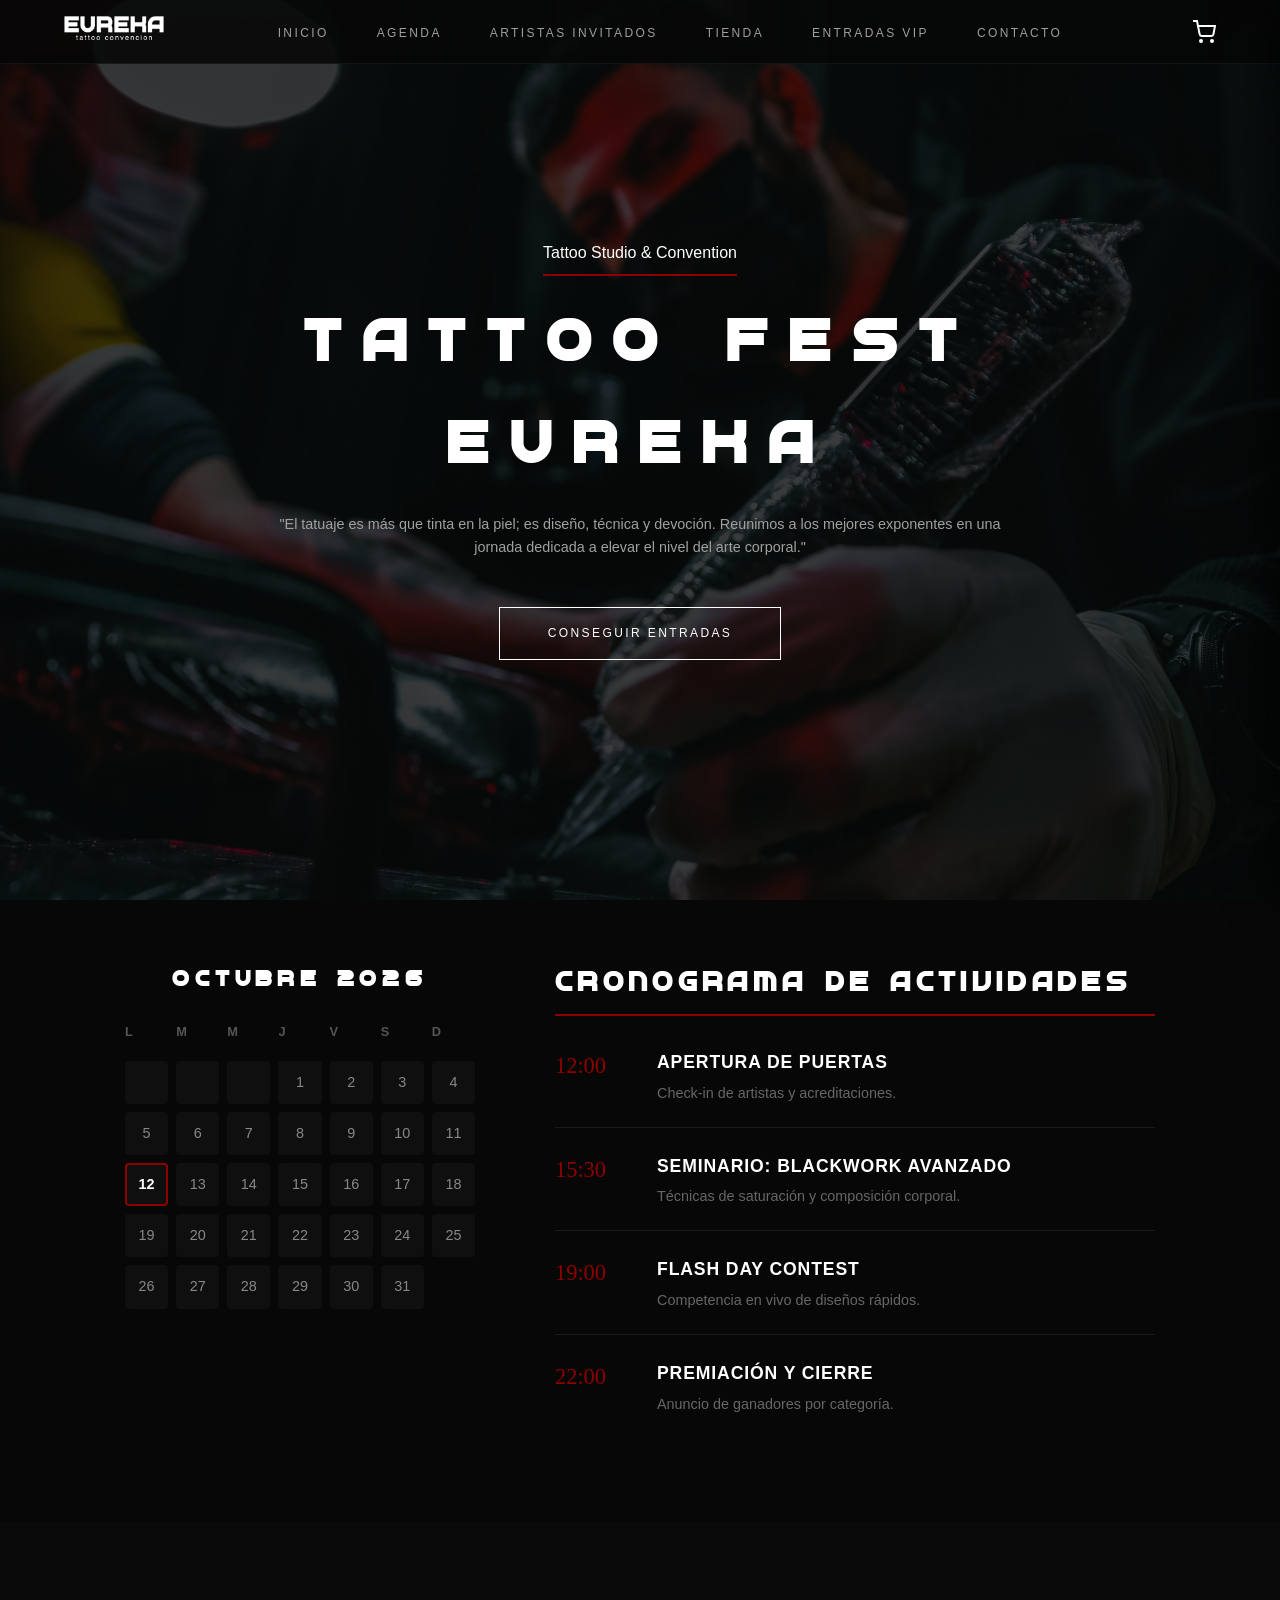
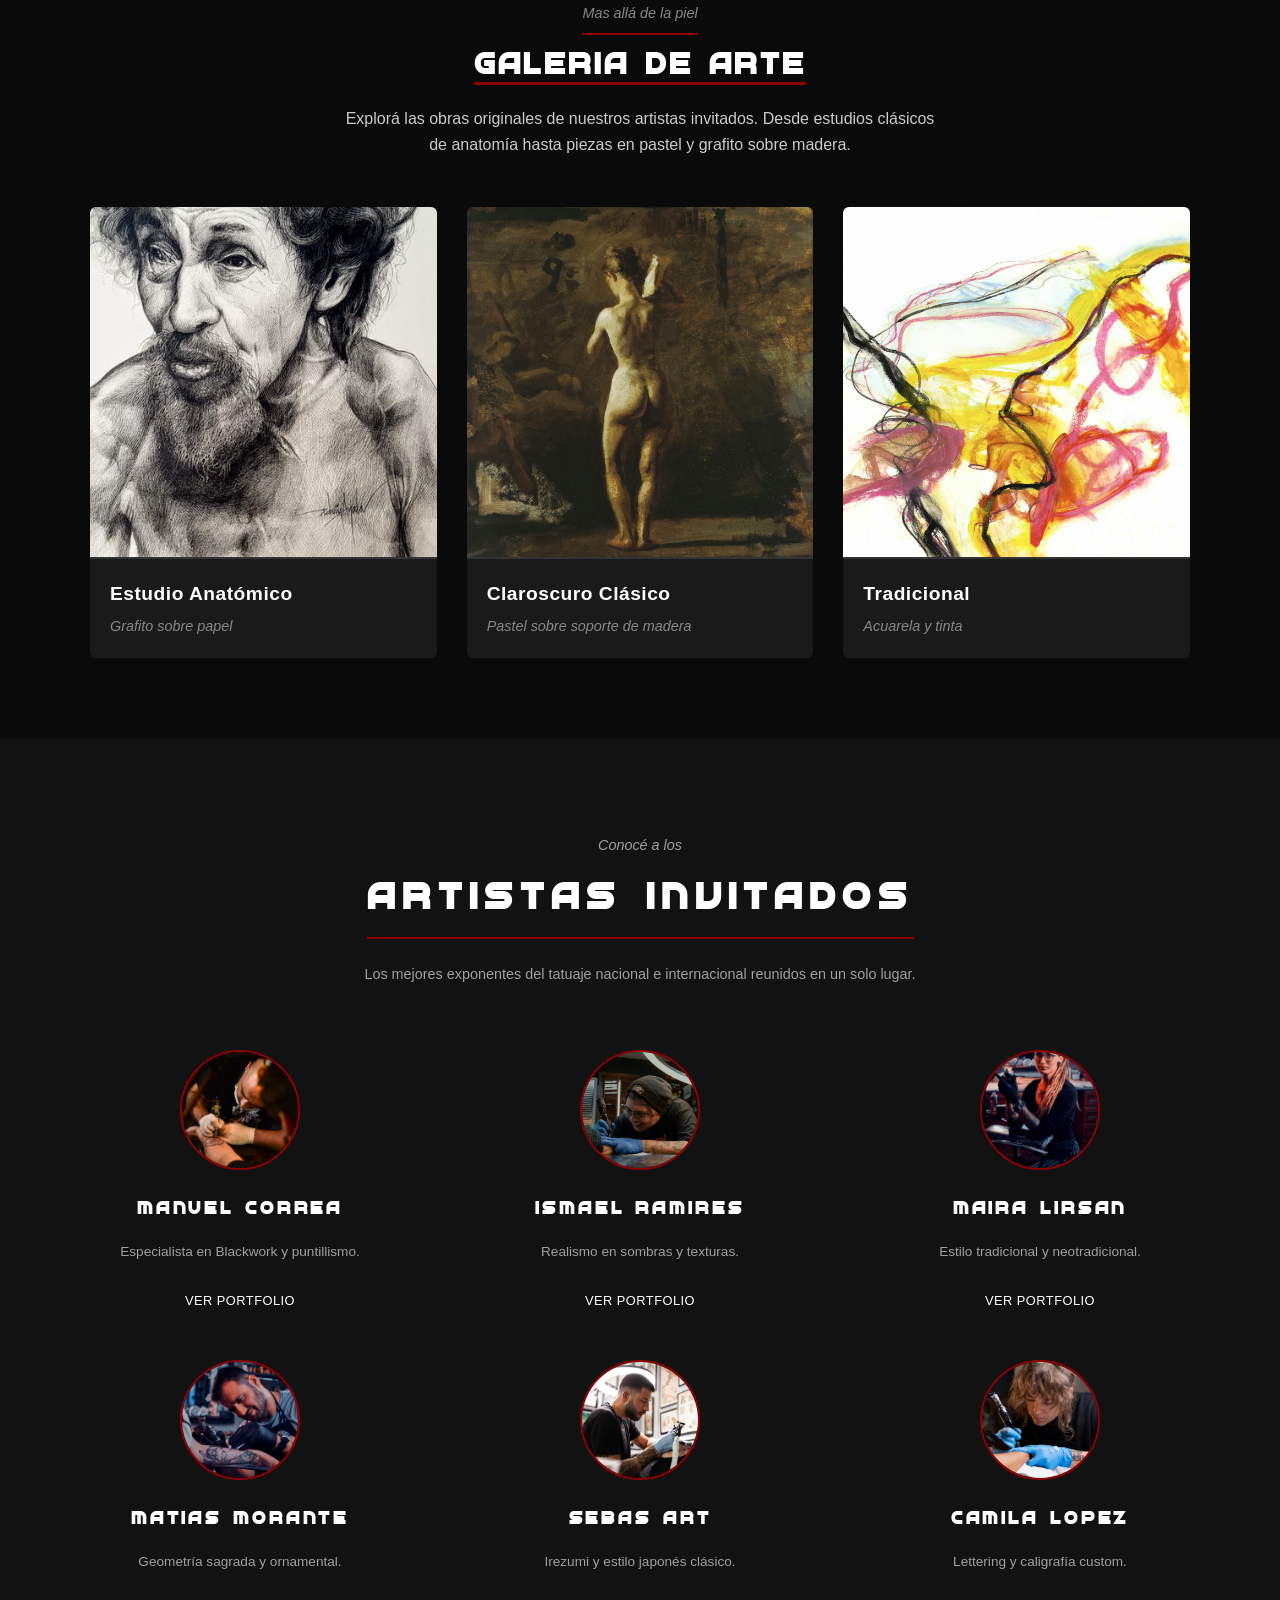
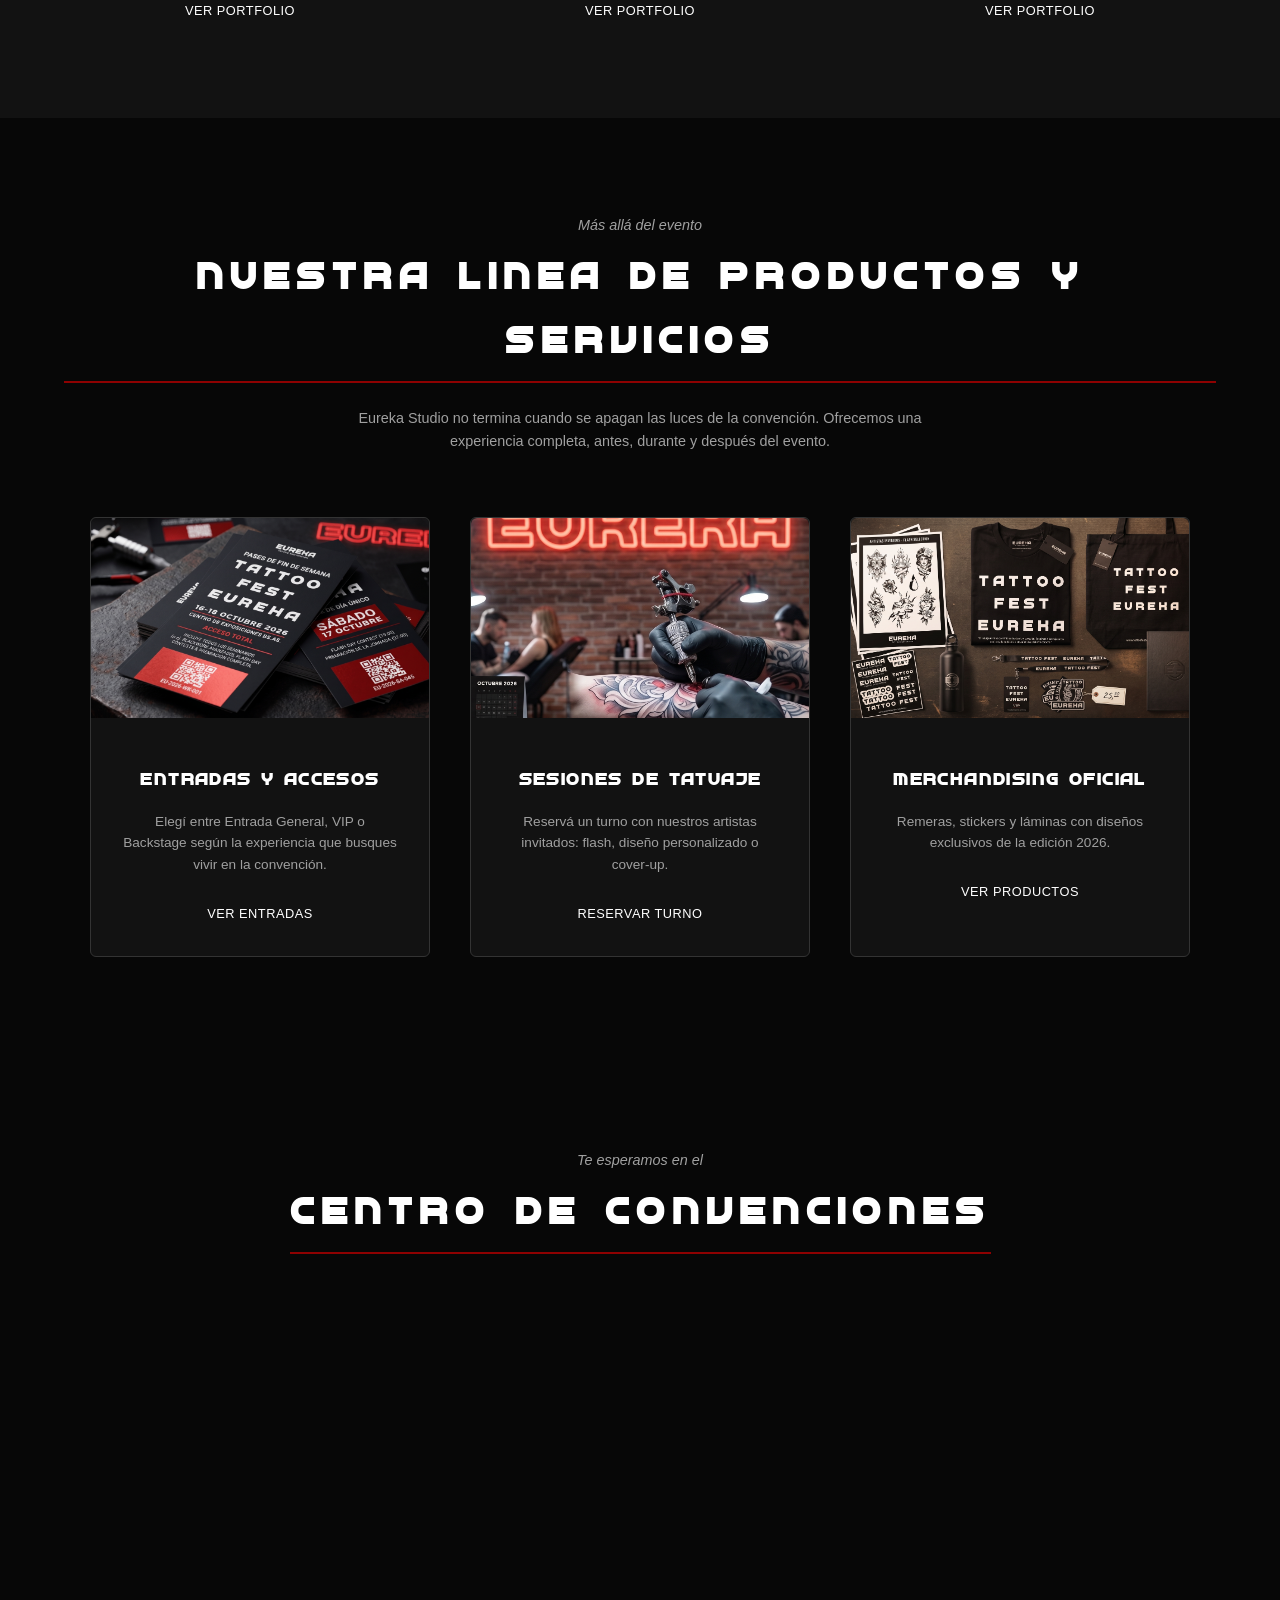
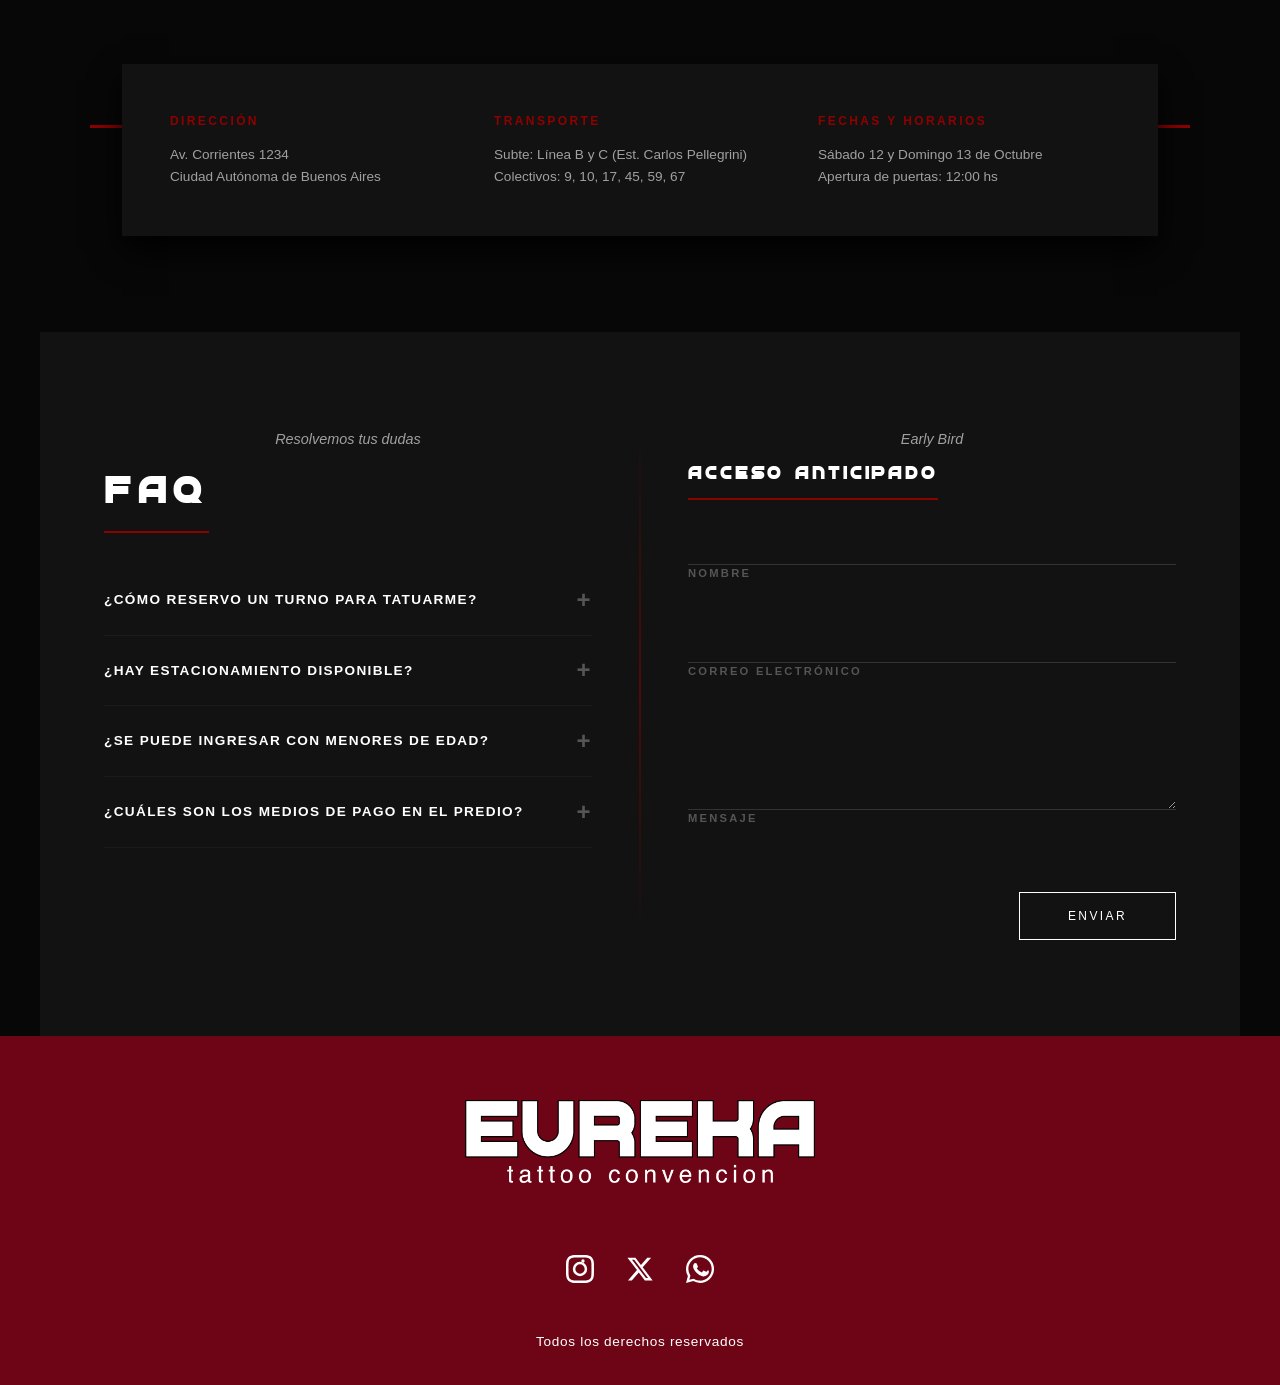
==== commit 0ec143d7: "fix script index" ====
--- a/index.html
+++ b/index.html
@@ -381,8 +381,7 @@
         </div>
     </aside>
 
-    <script>
-        <script src="carrito.js"></script>
+ <script>
         // Menú hamburguesa
         const toggle = document.querySelector('.menu-toggle');
         const nav = document.querySelector('.main-nav');
@@ -428,6 +427,6 @@
             }
         });
     </script>
-   <script src="productos.js"></script>
+    <script src="carrito.js"></script>
 </body>
 </html>
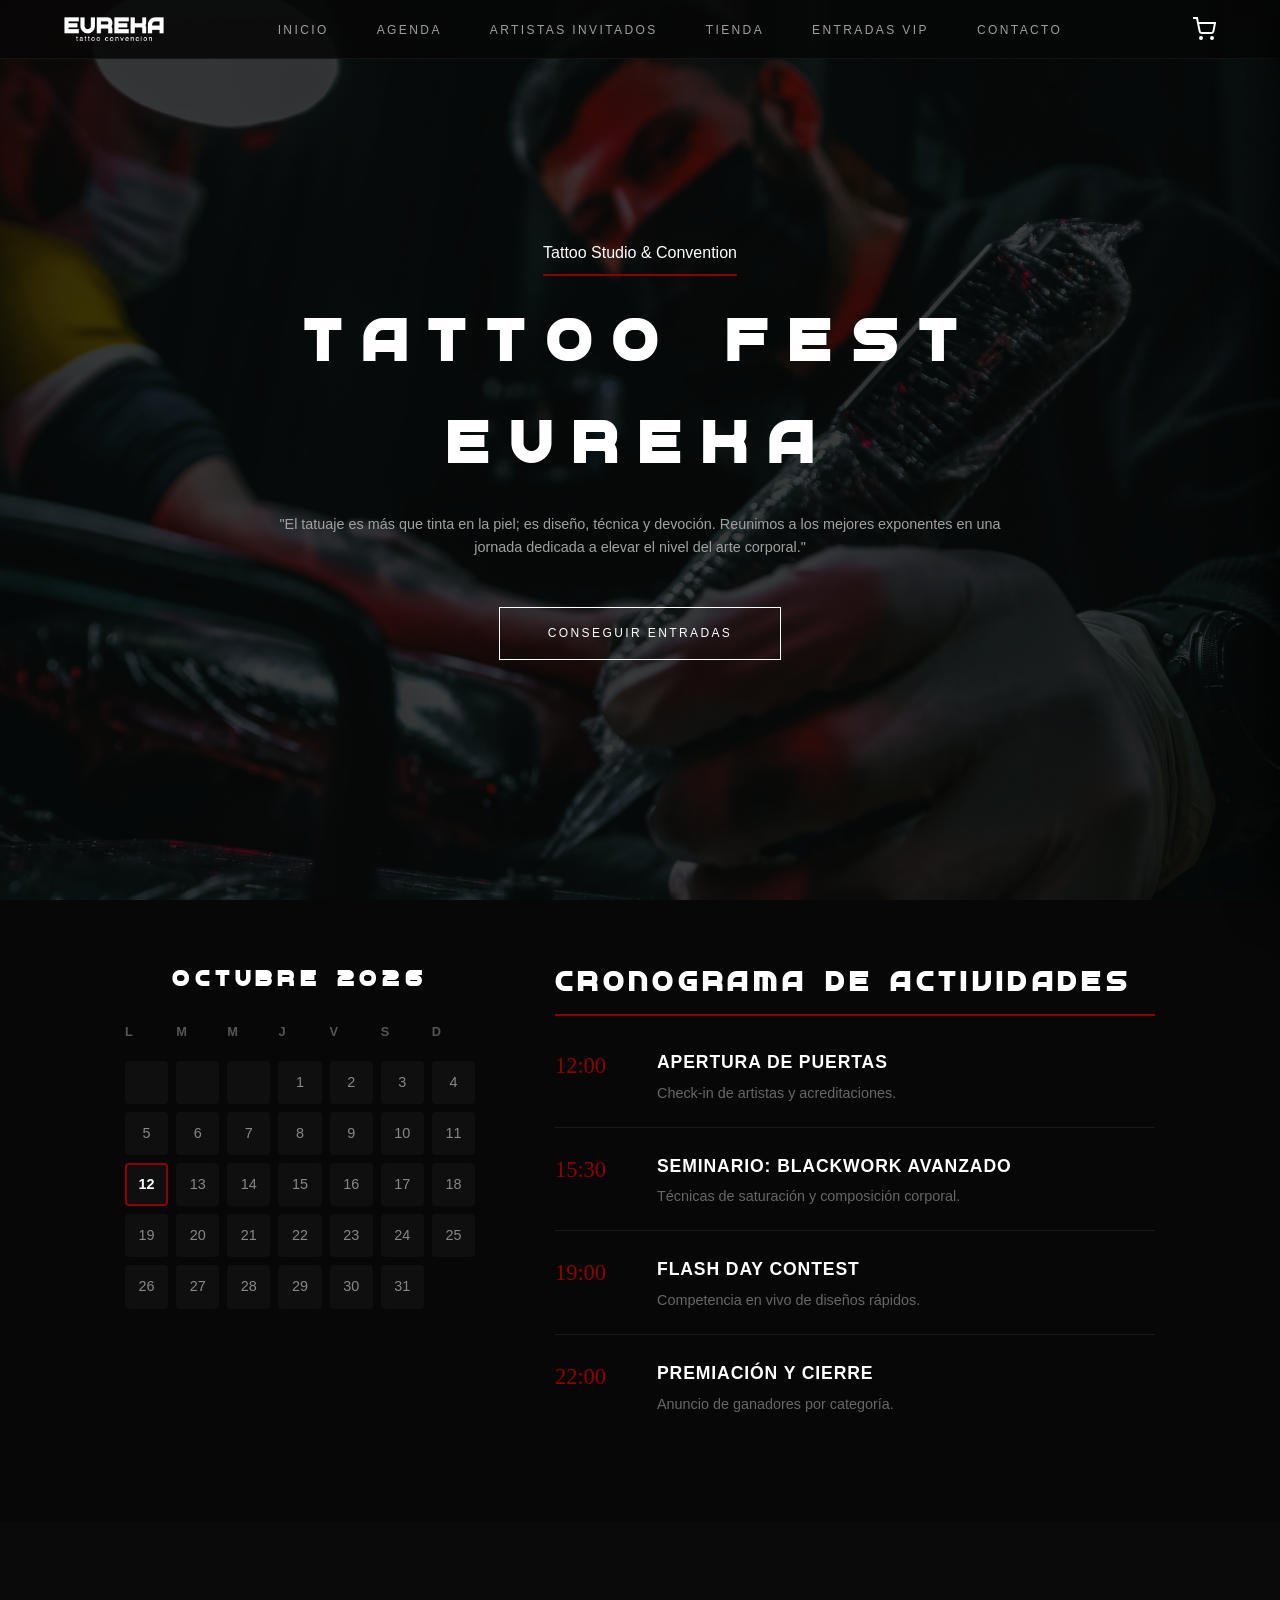
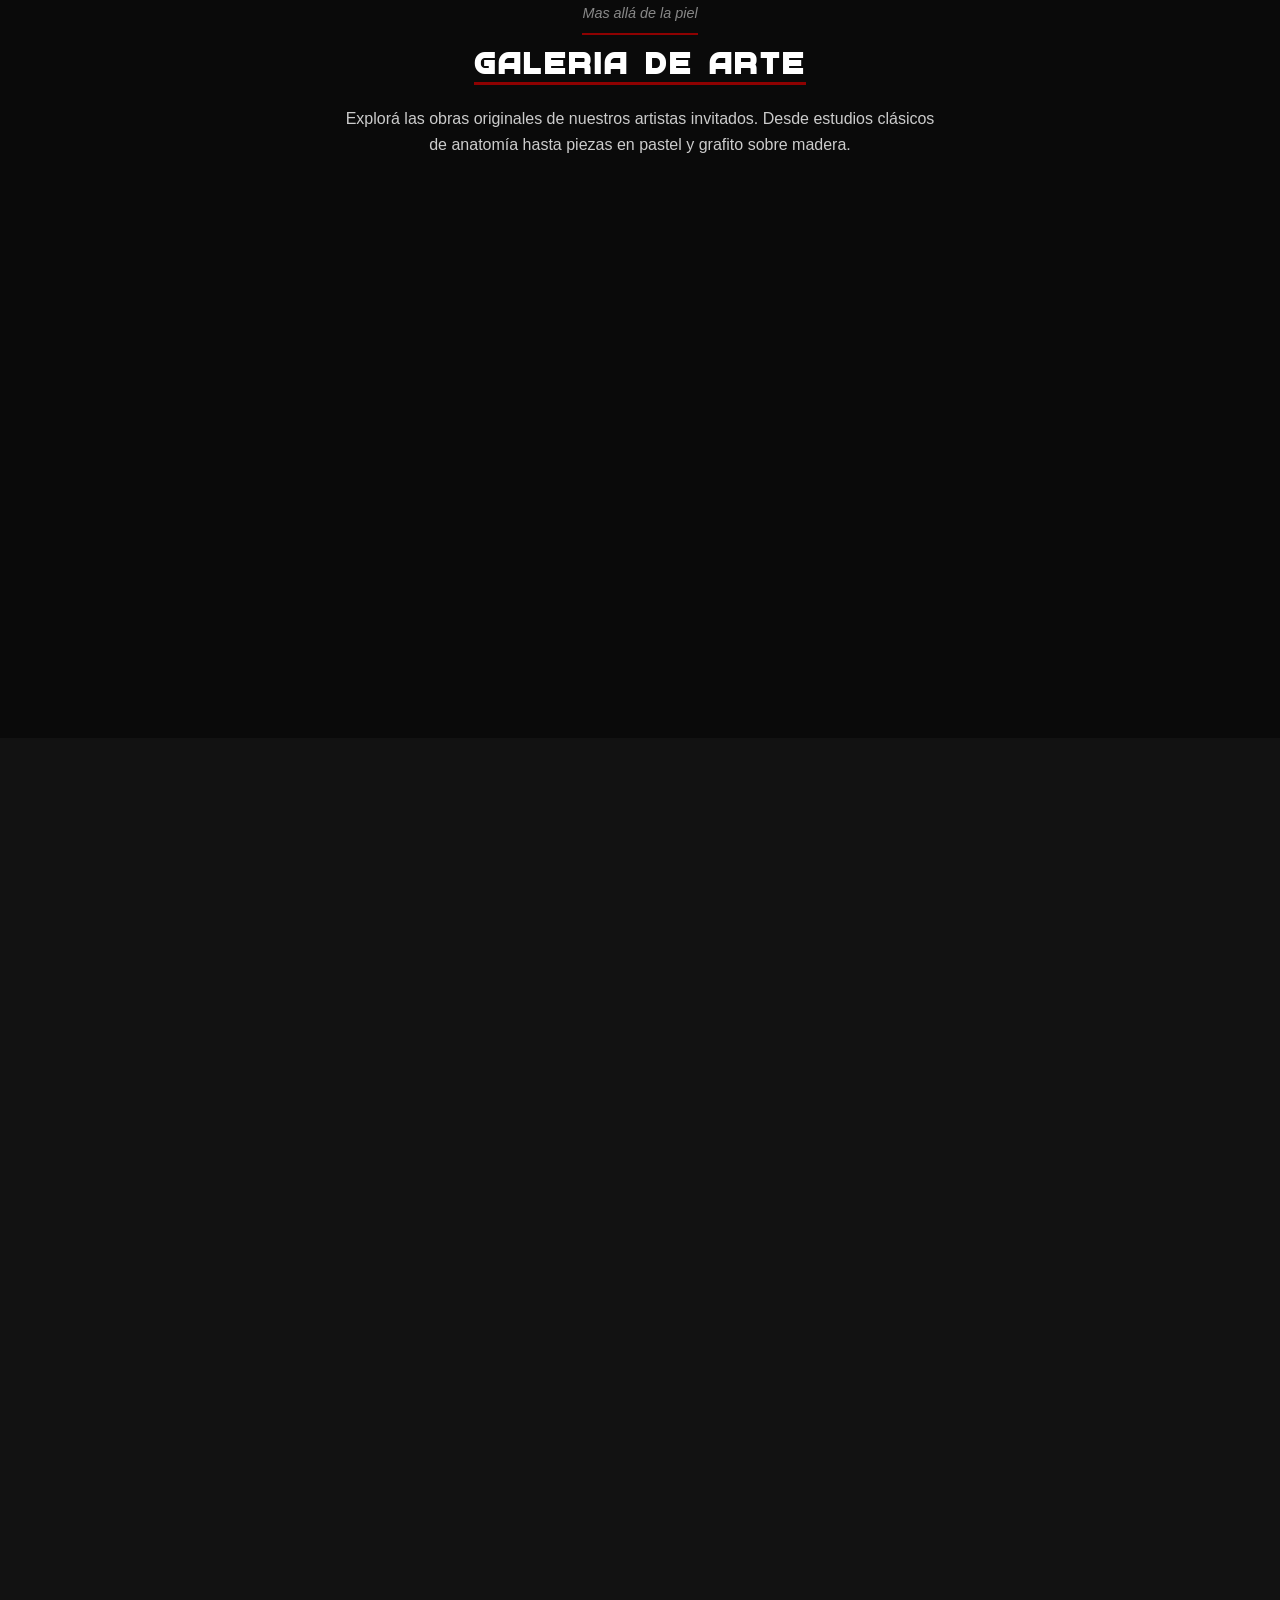
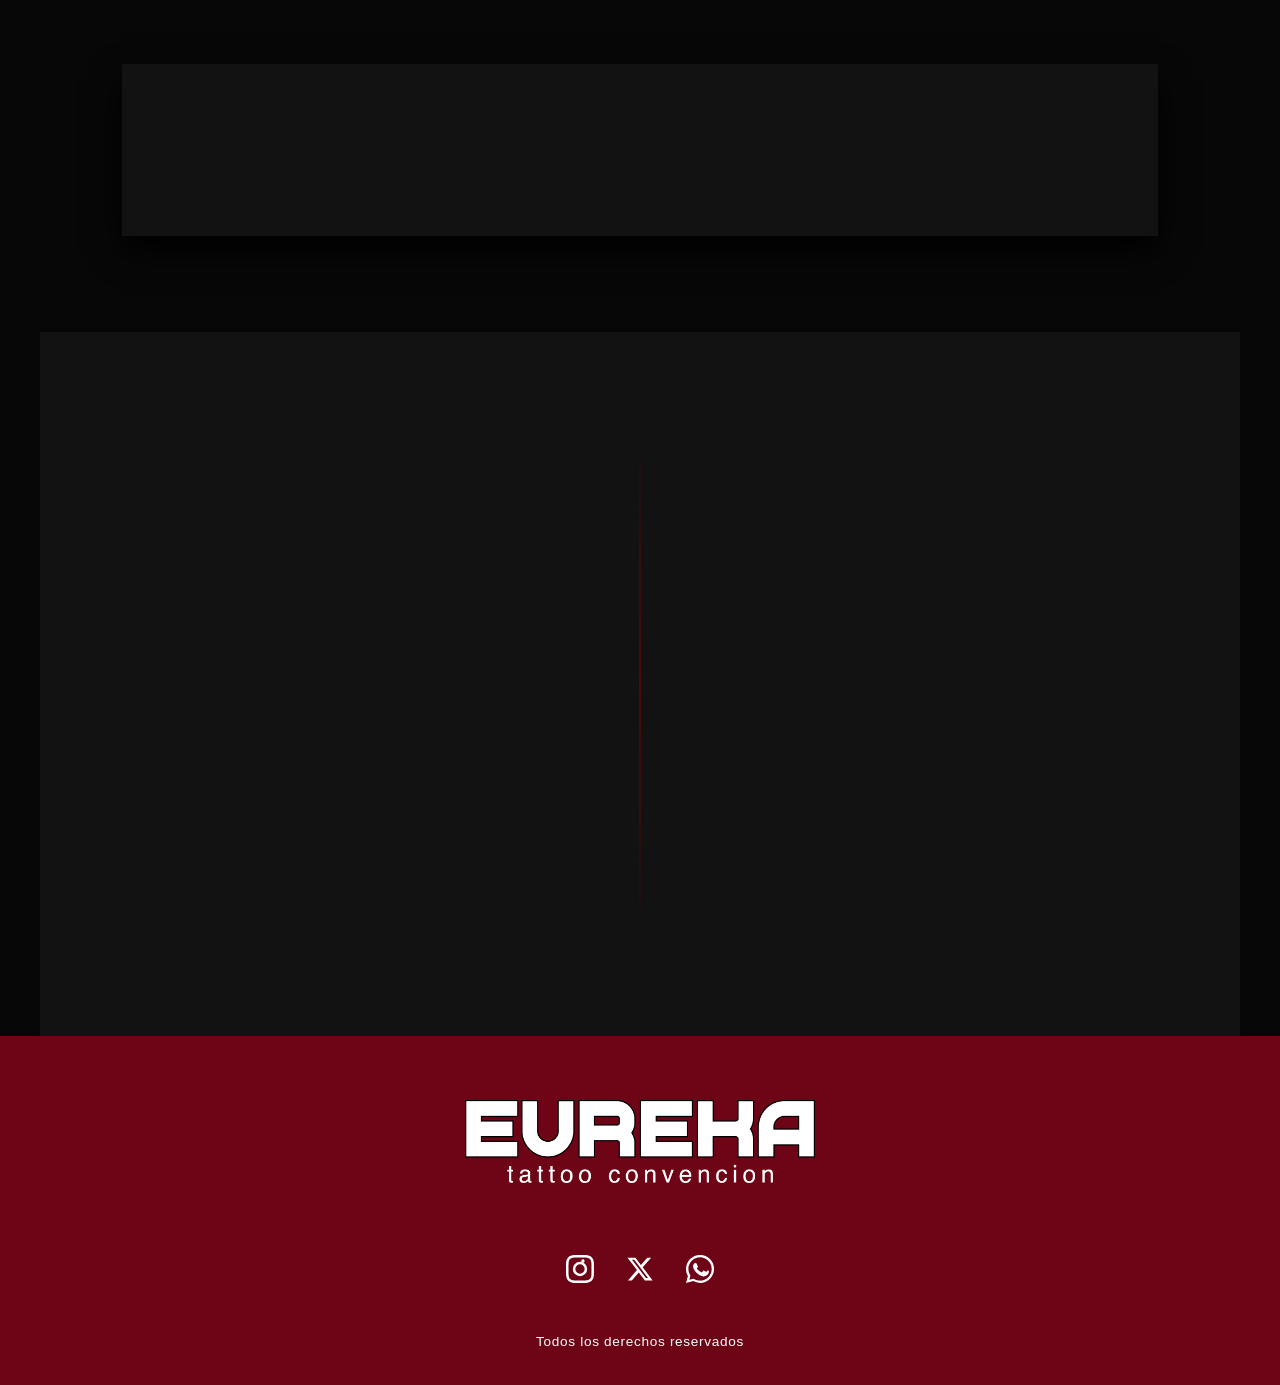
==== commit 807eddff: "agregar animaciones de entrada" ====
--- a/index.html
+++ b/index.html
@@ -6,16 +6,21 @@
     <title>Tattoo Fest | Convención de Arte</title>
     <link rel="stylesheet" href="styles.css">
     <link rel="stylesheet" href="carrito.css">
+    <link rel="stylesheet" href="animaciones.css">
 </head>
 
 <body>
 
     <header class="main-header">
         <div class="logo">
-            <a href="#hero">
-                <img src="images/LOGO EUREKA VECTOR.png" alt="Eureka Studio" class="logo-animado">
-            </a>
-        </div>
+            <img src="images/LOGO EUREKA VECTOR.png" alt="Eureka Studio" class="logo-animado">
+        </div>
+
+        <button class="menu-toggle" aria-label="Abrir menú">
+            <span></span>
+            <span></span>
+            <span></span>
+        </button>
 
         <nav class="main-nav">
             <ul>
@@ -24,25 +29,17 @@
                 <li><a href="#artistas-invitados">Artistas Invitados</a></li>
                 <li><a href="productos.html">Tienda</a></li>
                 <li><a href="tienda.html">Entradas VIP</a></li>
-                <li><a href="contacto.html">Contacto</a></li>
+                <li><a href="#contacto">Contacto</a></li>
             </ul>
         </nav>
 
-        <div class="header-actions-mobile">
-            <div class="carrito-icono-wrapper" id="carritoIcono">
-                <svg viewBox="0 0 24 24" fill="none" stroke="currentColor" stroke-width="2">
-                    <circle cx="9" cy="21" r="1"></circle>
-                    <circle cx="20" cy="21" r="1"></circle>
-                    <path d="M1 1h4l2.68 13.39a2 2 0 0 0 2 1.61h9.72a2 2 0 0 0 2-1.61L23 6H6"></path>
-                </svg>
-                <span class="carrito-contador" id="carritoContador">0</span>
-            </div>
-
-            <button class="menu-toggle" aria-label="Abrir menú">
-                <span></span>
-                <span></span>
-                <span></span>
-            </button>
+        <div class="carrito-icono-wrapper" id="carritoIcono">
+            <svg viewBox="0 0 24 24" fill="none" stroke="currentColor" stroke-width="2">
+                <circle cx="9" cy="21" r="1"></circle>
+                <circle cx="20" cy="21" r="1"></circle>
+                <path d="M1 1h4l2.68 13.39a2 2 0 0 0 2 1.61h9.72a2 2 0 0 0 2-1.61L23 6H6"></path>
+            </svg>
+            <span class="carrito-contador" id="carritoContador">0</span>
         </div>
     </header>
 
@@ -54,379 +51,370 @@
                 <h1 class="main-title">TATTOO FEST EUREKA</h1>
                 <p class="description">"El tatuaje es más que tinta en la piel; es diseño, técnica y devoción. Reunimos a los mejores exponentes en una jornada dedicada a elevar el nivel del arte corporal."</p>
                 <a href="#contacto" class="btn-outline">CONSEGUIR ENTRADAS</a>
+                
             </div>
         </section>
-
-        <section id="agenda" class="agenda-section">
-            <div class="agenda-container">
-                <div class="calendar-block">
-                    <h2 class="agenda-title">Octubre <span>2026</span></h2>
-                    <div class="calendar-grid">
-                        <div class="day-name">L</div><div class="day-name">M</div><div class="day-name">M</div>
-                        <div class="day-name">J</div><div class="day-name">V</div><div class="day-name">S</div>
-                        <div class="day-name">D</div>
-                        <div class="empty"></div><div class="empty"></div><div class="empty"></div>
-                        <div>1</div><div>2</div><div>3</div><div>4</div>
-                        <div>5</div><div>6</div><div>7</div><div>8</div><div>9</div><div>10</div><div>11</div>
-                        <div class="event-day">12</div>
-                        <div>13</div><div>14</div><div>15</div><div>16</div><div>17</div><div>18</div>
-                        <div>19</div><div>20</div><div>21</div><div>22</div><div>23</div><div>24</div><div>25</div>
-                        <div>26</div><div>27</div><div>28</div><div>29</div><div>30</div><div>31</div>
-                    </div>
+<section id="agenda" class="agenda-section">
+    <div class="agenda-container">
+        
+        <div class="calendar-block">
+            <h2 class="agenda-title">Octubre <span>2026</span></h2>
+            <div class="calendar-grid">
+                <div class="day-name">L</div><div class="day-name">M</div><div class="day-name">M</div>
+                <div class="day-name">J</div><div class="day-name">V</div><div class="day-name">S</div>
+                <div class="day-name">D</div>
+                
+                <div class="empty"></div><div class="empty"></div><div class="empty"></div>
+                <div>1</div><div>2</div><div>3</div><div>4</div>
+                <div>5</div><div>6</div><div>7</div><div>8</div><div>9</div><div>10</div><div>11</div>
+                
+                <div class="event-day">12</div>
+                
+                <div>13</div><div>14</div><div>15</div><div>16</div><div>17</div><div>18</div>
+                <div>19</div><div>20</div><div>21</div><div>22</div><div>23</div><div>24</div><div>25</div>
+                <div>26</div><div>27</div><div>28</div><div>29</div><div>30</div><div>31</div>
+            </div>
+        </div>
+
+        <div class="timeline-block">
+            <h3 class="timeline-title">CRONOGRAMA DE ACTIVIDADES</h3>
+            <div class="timeline-item">
+                <span class="time">12:00</span>
+                <div class="activity">
+                    <h4>APERTURA DE PUERTAS</h4>
+                    <p>Check-in de artistas y acreditaciones.</p>
                 </div>
-
-                <div class="timeline-block">
-                    <h3 class="timeline-title">CRONOGRAMA DE ACTIVIDADES</h3>
-                    <div class="timeline-item">
-                        <span class="time">12:00</span>
-                        <div class="activity">
-                            <h4>APERTURA DE PUERTAS</h4>
-                            <p>Check-in de artistas y acreditaciones.</p>
-                        </div>
-                    </div>
-                    <div class="timeline-item">
-                        <span class="time">15:30</span>
-                        <div class="activity">
-                            <h4>SEMINARIO: BLACKWORK AVANZADO</h4>
-                            <p>Técnicas de saturación y composición corporal.</p>
-                        </div>
-                    </div>
-                    <div class="timeline-item">
-                        <span class="time">19:00</span>
-                        <div class="activity">
-                            <h4>FLASH DAY CONTEST</h4>
-                            <p>Competencia en vivo de diseños rápidos.</p>
-                        </div>
-                    </div>
-                    <div class="timeline-item">
-                        <span class="time">22:00</span>
-                        <div class="activity">
-                            <h4>PREMIACIÓN Y CIERRE</h4>
-                            <p>Anuncio de ganadores por categoría.</p>
-                        </div>
-                    </div>
+            </div>
+            <div class="timeline-item">
+                <span class="time">15:30</span>
+                <div class="activity">
+                    <h4>SEMINARIO: BLACKWORK AVANZADO</h4>
+                    <p>Técnicas de saturación y composición corporal.</p>
                 </div>
             </div>
-        </section>
-
+            <div class="timeline-item">
+                <span class="time">19:00</span>
+                <div class="activity">
+                    <h4>FLASH DAY CONTEST</h4>
+                    <p>Competencia en vivo de diseños rápidos.</p>
+                </div>
+            </div>
+            <div class="timeline-item">
+                <span class="time">22:00</span>
+                <div class="activity">
+                    <h4>PREMIACIÓN Y CIERRE</h4>
+                    <p>Anuncio de ganadores por categoría.</p>
+                </div>
+            </div>
+        </div>
+
+    </div>
+</section>
         <section class="galeria-section">
-            <div class="galeria-header">
-                <span class="subtitle">Mas allá de la piel</span>
-                <h2>GALERIA DE ARTE</h2>
-                <p>Explorá las obras originales de nuestros artistas invitados. Desde estudios clásicos de anatomía hasta piezas en pastel y grafito sobre madera.</p>
-            </div>
-
-            <div class="galeria-flex">
-                <div class="obra-card">
-                    <div class="obra-imagen-container">
-                        <img src="images/GRAFITO.jpg" alt="Estudio de anatomía" class="obra-img">
-                    </div>
-                    <div class="obra-info">
-                        <h4>Estudio Anatómico</h4>
-                        <p>Grafito sobre papel</p>
-                    </div>
-                </div>
-
-                <div class="obra-card">
-                    <div class="obra-imagen-container">
-                        <img src="images/CLAROSCURO.jpg" alt="Obra en pastel sobre madera" class="obra-img">
-                    </div>
-                    <div class="obra-info">
-                        <h4>Claroscuro Clásico</h4>
-                        <p>Pastel sobre soporte de madera</p>
-                    </div>
-                </div>
-
-                <div class="obra-card">
-                    <div class="obra-imagen-container">
-                        <img src="images/acuarela.jpg" alt="Pintura tradicional" class="obra-img">
-                    </div>
-                    <div class="obra-info">
-                        <h4>Tradicional</h4>
-                        <p>Acuarela y tinta</p>
-                    </div>
-                </div>
-            </div>
-        </section>
-
-        <section id="artistas-invitados" class="artists-section">
-            <div class="section-heading">
-                <p class="italic-subtitle">Conocé a los</p>
-                <h2 class="section-title">ARTISTAS INVITADOS</h2>
-                <p class="section-desc">Los mejores exponentes del tatuaje nacional e internacional reunidos en un solo lugar.</p>
-            </div>
-
-            <div class="grid-container">
-                <article class="artist-card">
-                    <div class="image-flip-container card-image">
-                        <img src="images/tattoo1.jpg" alt="Tattoo de Artista 1" class="back-image">
-                        <img src="images/artist1.jpg" alt="Foto de Artista 1" class="front-image">
-                    </div>
-                    <h3 class="card-title">Manuel Correa</h3>
-                    <p class="card-text">Especialista en Blackwork y puntillismo.</p>
-                    <a href="#" class="read-more">VER PORTFOLIO</a>
-                </article>
-
-                <article class="artist-card">
-                    <div class="image-flip-container card-image">
-                        <img src="images/tattoo2.jpg" alt="Tattoo de Artista 2" class="back-image">
-                        <img src="images/artist2.jpg" alt="Foto de Artista 2" class="front-image">
-                    </div>
-                    <h3 class="card-title">Ismael Ramires</h3>
-                    <p class="card-text">Realismo en sombras y texturas.</p>
-                    <a href="https://iristattoo.com.ar/" target="_blank" class="read-more">VER PORTFOLIO</a>
-                </article>
-
-                <article class="artist-card">
-                    <div class="image-flip-container card-image">
-                        <img src="images/tattoo3.jpg" alt="Tattoo de Artista 3" class="back-image">
-                        <img src="images/artist3.jpg" alt="Foto de Artista 3" class="front-image">
-                    </div>
-                    <h3 class="card-title">Maira Lirsan</h3>
-                    <p class="card-text">Estilo tradicional y neotradicional.</p>
-                    <a href="https://www.instagram.com/yeyo_tattoos/" target="_blank" class="read-more">VER PORTFOLIO</a>
-                </article>
-
-                <article class="artist-card">
-                    <div class="image-flip-container card-image">
-                        <img src="images/tattoo4.jpeg" alt="Tattoo de Artista 4" class="back-image">
-                        <img src="images/artist4.jpg" alt="Foto de Artista 4" class="front-image">
-                    </div>
-                    <h3 class="card-title">Matias Morante</h3>
-                    <p class="card-text">Geometría sagrada y ornamental.</p>
-                    <a href="https://www.instagram.com/matiasmorantetattoo/?hl=es-la" target="_blank" class="read-more">VER PORTFOLIO</a>
-                </article>
-
-                <article class="artist-card">
-                    <div class="image-flip-container card-image">
-                        <img src="images/tattoo5.jpg" alt="Tattoo de Artista 5" class="back-image">
-                        <img src="images/atist5.jpg" alt="Foto de Artista 5" class="front-image">
-                    </div>
-                    <h3 class="card-title">Sebas Art</h3>
-                    <p class="card-text">Irezumi y estilo japonés clásico.</p>
-                    <a href="https://www.instagram.com/reel/DFJNN-MPiOv/" target="_blank" class="read-more">VER PORTFOLIO</a>
-                </article>
-
-                <article class="artist-card">
-                    <div class="image-flip-container card-image">
-                        <img src="images/tattoo6.jpg" alt="Tattoo de Artista 6" class="back-image">
-                        <img src="images/artist6.jpg" alt="Foto de Artista 6" class="front-image">
-                    </div>
-                    <h3 class="card-title">Camila Lopez</h3>
-                    <p class="card-text">Lettering y caligrafía custom.</p>
-                    <a href="https://www.instagram.com/cattastrofe_/" target="_blank" class="read-more">VER PORTFOLIO</a>
-                </article>
-            </div>
-        </section>
-
+  <div class="galeria-header">
+    <span class="subtitle">Mas allá de la piel</span>
+    <h2>GALERIA DE ARTE</h2>
+    <p>Explorá las obras originales de nuestros artistas invitados. Desde estudios clásicos de anatomía hasta piezas en pastel y grafito sobre madera.</p>
+  </div>
+
+  <div class="galeria-flex">
+    <div class="obra-card">
+      <div class="obra-imagen-container">
+        <img src="images/GRAFITO.jpg" alt="Estudio de anatomía" class="obra-img">
+      </div>
+      <div class="obra-info">
+        <h4>Estudio Anatómico</h4>
+        <p>Grafito sobre papel</p>
+      </div>
+    </div>
+
+    <div class="obra-card">
+      <div class="obra-imagen-container">
+        <img src="images/CLAROSCURO.jpg" alt="Obra en pastel sobre madera" class="obra-img">
+      </div>
+      <div class="obra-info">
+        <h4>Claroscuro Clásico</h4>
+        <p>Pastel sobre soporte de madera</p>
+      </div>
+    </div>
+
+    <div class="obra-card">
+      <div class="obra-imagen-container">
+        <img src="images/acuarela.jpg" alt="Pintura tradicional" class="obra-img">
+      </div>
+      <div class="obra-info">
+        <h4>Tradicional</h4>
+        <p>Acuarela y tinta</p>
+      </div>
+    </div>
+  </div>
+</section>
+           <section id="artistas-invitados" class="artists-section">
+    <div class="section-heading">
+        <p class="italic-subtitle">Conocé a los</p>
+        <h2 class="section-title">ARTISTAS INVITADOS</h2>
+        <p class="section-desc">Los mejores exponentes del tatuaje nacional e internacional reunidos en un solo lugar.</p>
+    </div>
+    
+    <div class="grid-container">
+        
+        <article class="artist-card">
+    <div class="image-flip-container card-image">
+        <img src="images/tattoo1.jpg" alt="Tattoo de Artista 1" class="back-image">
+        <img src="images/artist1.jpg" alt="Foto de Artista 1" class="front-image">
+    </div>
+    
+    <h3 class="card-title">Manuel Correa</h3>
+    <p class="card-text">Especialista en Blackwork y puntillismo.</p>
+    <a href="#" class="read-more">VER PORTFOLIO</a>
+</article>
+
+<article class="artist-card">
+    <div class="image-flip-container card-image">
+        <img src="images/tattoo2.jpg" alt="Tattoo de Artista 2" class="back-image">
+        <img src="images/artist2.jpg" alt="Foto de Artista 2" class="front-image">
+    </div>
+    
+    <h3 class="card-title">Ismael Ramires</h3>
+    <p class="card-text">Realismo en sombras y texturas.</p>
+    <a href="https://iristattoo.com.ar/" target="_blank" class="read-more">VER PORTFOLIO</a>
+</article>
+
+<article class="artist-card">
+    <div class="image-flip-container card-image">
+        <img src="images/tattoo3.jpg" alt="Tattoo de Artista 3" class="back-image">
+        <img src="images/artist3.jpg" alt="Foto de Artista 3" class="front-image">
+    </div>
+    
+    <h3 class="card-title">Maira Lirsan</h3>
+    <p class="card-text">Estilo tradicional y neotradicional.</p>
+    <a href="https://www.instagram.com/yeyo_tattoos/" target="_blank" class="read-more">VER PORTFOLIO</a>
+</article>
+
+<article class="artist-card">
+    <div class="image-flip-container card-image">
+        <img src="images/tattoo4.jpeg" alt="Tattoo de Artista 4" class="back-image">
+        <img src="images/artist4.jpg" alt="Foto de Artista 4" class="front-image">
+    </div>
+    
+    <h3 class="card-title">Matias Morante</h3>
+    <p class="card-text">Geometría sagrada y ornamental.</p>
+    <a href="https://www.instagram.com/matiasmorantetattoo/?hl=es-la" target="_blank" class="read-more">VER PORTFOLIO</a>
+</article>
+
+<article class="artist-card">
+    <div class="image-flip-container card-image">
+        <img src="images/tattoo5.jpg" alt="Tattoo de Artista 5" class="back-image">
+        <img src="images/atist5.jpg" alt="Foto de Artista 5" class="front-image">
+    </div>
+    
+    <h3 class="card-title">Sebas Art</h3>
+    <p class="card-text">Irezumi y estilo japonés clásico.</p>
+    <a href="https://www.instagram.com/reel/DFJNN-MPiOv/" target="_blank" class="read-more">VER PORTFOLIO</a>
+</article>
+
+<article class="artist-card">
+    <div class="image-flip-container card-image">
+        <img src="images/tattoo6.jpg" alt="Tattoo de Artista 6" class="back-image">
+        <img src="images/artist6.jpg" alt="Foto de Artista 6" class="front-image">
+    </div>
+    
+    <h3 class="card-title">Camila Lopez</h3>
+    <p class="card-text">Lettering y caligrafía custom.</p>
+    <a href="https://www.instagram.com/cattastrofe_/" target="_blank" class="read-more">VER PORTFOLIO</a>
+</article>
+</section>
         <section class="oferta-section">
-            <div class="section-heading">
-                <p class="italic-subtitle">Más allá del evento</p>
-                <h2 class="section-title">NUESTRA LINEA DE PRODUCTOS Y SERVICIOS</h2>
-                <p class="section-desc">Eureka Studio no termina cuando se apagan las luces de la convención. Ofrecemos una experiencia completa, antes, durante y después del evento.</p>
-            </div>
-
-            <div class="oferta-grid">
-                <article class="oferta-card">
-                    <img src="images/oferta-entradas.png" alt="Entradas y Accesos" class="oferta-img">
-                    <h3 class="oferta-titulo">Entradas y Accesos</h3>
-                    <p class="oferta-texto">Elegí entre Entrada General, VIP o Backstage según la experiencia que busques vivir en la convención.</p>
-                    <a href="tienda.html" class="read-more">VER ENTRADAS</a>
-                </article>
-
-                <article class="oferta-card">
-                    <img src="images/oferta-sesiones.png" alt="Sesiones de Tatuaje" class="oferta-img">
-                    <h3 class="oferta-titulo">Sesiones de Tatuaje</h3>
-                    <p class="oferta-texto">Reservá un turno con nuestros artistas invitados: flash, diseño personalizado o cover-up.</p>
-                    <a href="productos.html#sesiones" class="read-more">RESERVAR TURNO</a>
-                </article>
-
-                <article class="oferta-card">
-                    <img src="images/oferta-merch.png" alt="Merchandising Oficial" class="oferta-img">
-                    <h3 class="oferta-titulo">Merchandising Oficial</h3>
-                    <p class="oferta-texto">Remeras, stickers y láminas con diseños exclusivos de la edición 2026.</p>
-                    <a href="productos.html#merch" class="read-more">VER PRODUCTOS</a>
-                </article>
-            </div>
-        </section>
+    <div class="section-heading">
+        <p class="italic-subtitle">Más allá del evento</p>
+        <h2 class="section-title">NUESTRA LÍNEA DE PRODUCTOS Y SERVICIOS</h2>
+        <p class="section-desc">Eureka Studio no termina cuando se apagan las luces de la convención. Ofrecemos una experiencia completa, antes, durante y después del evento.</p>
+    </div>
+
+    <div class="oferta-grid">
+
+        <article class="oferta-card">
+    <img src="images/oferta-entradas.png" alt="Entradas y Accesos" class="oferta-img">
+    <h3 class="oferta-titulo">Entradas y Accesos</h3>
+    <p class="oferta-texto">Elegí entre Entrada General, VIP o Backstage según la experiencia que busques vivir en la convención.</p>
+    <a href="tienda.html" class="read-more">VER ENTRADAS</a>
+</article>
+
+<article class="oferta-card">
+    <img src="images/oferta-sesiones.png" alt="Sesiones de Tatuaje" class="oferta-img">
+    <h3 class="oferta-titulo">Sesiones de Tatuaje</h3>
+    <p class="oferta-texto">Reservá un turno con nuestros artistas invitados: flash, diseño personalizado o cover-up.</p>
+    <a href="productos.html#sesiones" class="read-more">RESERVAR TURNO</a>
+</article>
+
+<article class="oferta-card">
+    <img src="images/oferta-merch.png" alt="Merchandising Oficial" class="oferta-img">
+    <h3 class="oferta-titulo">Merchandising Oficial</h3>
+    <p class="oferta-texto">Remeras, stickers y láminas con diseños exclusivos de la edición 2026.</p>
+    <a href="productos.html#merch" class="read-more">VER PRODUCTOS</a>
+</article>
+    </div>
+</section>
 
         <section id="ubicacion" class="location-section">
-            <div class="section-heading">
-                <p class="italic-subtitle">Te esperamos en el</p>
-                <h2 class="section-title">CENTRO DE CONVENCIONES</h2>
-            </div>
-
-            <div class="map-container">
-                <div class="map-wrapper">
-                    <iframe src="https://www.google.com/maps/embed?pb=!1m14!1m12!1m3!1d13136.06691402283!2d-58.381592!3d-34.6037389!2m3!1f0!2f0!3f0!3m2!1i1024!2i768!4f13.1!5e0!3m2!1ses!2sar!4v1700000000000!5m2!1ses!2sar" width="100%" height="450" style="border:0;" allowfullscreen="" loading="lazy" referrerpolicy="no-referrer-when-downgrade"></iframe>
-                </div>
-
-                <div class="location-info">
-                    <div class="info-block">
-                        <h4>DIRECCIÓN</h4>
-                        <p>Av. Corrientes 1234<br>Ciudad Autónoma de Buenos Aires</p>
-                    </div>
-                    <div class="info-block">
-                        <h4>TRANSPORTE</h4>
-                        <p>Subte: Línea B y C (Est. Carlos Pellegrini)<br>Colectivos: 9, 10, 17, 45, 59, 67</p>
-                    </div>
-                    <div class="info-block">
-                        <h4>FECHAS Y HORARIOS</h4>
-                        <p>Sábado 12 y Domingo 13 de Octubre<br>Apertura de puertas: 12:00 hs</p>
-                    </div>
-                </div>
-            </div>
-        </section>
-
-        <section id="contacto" class="contact-faq-section">
-            <div class="faq-container">
-                <div class="section-heading faq-heading">
-                    <p class="italic-subtitle">Resolvemos tus dudas</p>
-                    <h2 class="section-title">FAQ</h2>
-                </div>
-
-                <div class="faq-item">
-                    <details>
-                        <summary>¿Cómo reservo un turno para tatuarme?</summary>
-                        <p class="faq-answer">Debes contactar directamente al artista a través de sus redes sociales proporcionadas en la sección de artistas invitados.</p>
-                    </details>
-                </div>
-                <div class="faq-item">
-                    <details>
-                        <summary>¿Hay estacionamiento disponible?</summary>
-                        <p class="faq-answer">El predio cuenta con estacionamiento limitado. Recomendamos utilizar transporte público.</p>
-                    </details>
-                </div>
-                <div class="faq-item">
-                    <details>
-                        <summary>¿Se puede ingresar con menores de edad?</summary>
-                        <p class="faq-answer">Sí, el evento es apto para todo público. Los menores de 12 años no abonan entrada pero deben estar acompañados por un adulto responsable en todo momento.</p>
-                    </details>
-                </div>
-                <div class="faq-item">
-                    <details>
-                        <summary>¿Cuáles son los medios de pago en el predio?</summary>
-                        <p class="faq-answer">Dentro de la convención podrás pagar con efectivo, transferencia o Mercado Pago. Algunos artistas internacionales podrían manejarse únicamente con efectivo.</p>
-                    </details>
-                </div>
-            </div>
-
-            <div class="contact-container">
-                <div class="section-heading contact-heading">
-                    <p class="italic-subtitle">Early Bird</p>
-                    <h2 class="section-title">ACCESO ANTICIPADO</h2>
-                </div>
-
-                <form class="pro-form">
-                    <div class="input-group">
-                        <label for="name">Nombre</label>
-                        <input type="text" id="name" name="name" required>
-                    </div>
-                    <div class="input-group">
-                        <label for="email">Correo Electrónico</label>
-                        <input type="email" id="email" name="email" required>
-                    </div>
-                    <div class="input-group">
-                        <label for="message">Mensaje</label>
-                        <textarea id="message" name="message" rows="4" required></textarea>
-                    </div>
-                    <button type="submit" class="btn-outline">ENVIAR</button>
-                </form>
-            </div>
-        </section>
+    <div class="section-heading">
+        <p class="italic-subtitle">Te esperamos en el</p>
+        <h2 class="section-title">CENTRO DE CONVENCIONES</h2>
+    </div>
+
+    <div class="map-container">
+        <div class="map-wrapper">
+            <iframe src="https://www.google.com/maps/embed?pb=!1m14!1m12!1m3!1d13136.06691402283!2d-58.381592!3d-34.6037389!2m3!1f0!2f0!3f0!3m2!1i1024!2i768!4f13.1!5e0!3m2!1ses!2sar!4v1700000000000!5m2!1ses!2sar" width="100%" height="450" style="border:0;" allowfullscreen="" loading="lazy" referrerpolicy="no-referrer-when-downgrade"></iframe>
+        </div>
+
+        <div class="location-info">
+            <div class="info-block">
+                <h4>DIRECCIÓN</h4>
+                <p>Av. Corrientes 1234<br>Ciudad Autónoma de Buenos Aires</p>
+            </div>
+            <div class="info-block">
+                <h4>TRANSPORTE</h4>
+                <p>Subte: Línea B y C (Est. Carlos Pellegrini)<br>Colectivos: 9, 10, 17, 45, 59, 67</p>
+            </div>
+            <div class="info-block">
+                <h4>FECHAS Y HORARIOS</h4>
+                <p>Sábado 12 y Domingo 13 de Octubre<br>Apertura de puertas: 12:00 hs</p>
+            </div>
+        </div>
+    </div>
+</section>
+
+       <section id="contacto" class="contact-faq-section">
+    <div class="faq-container">
+        <div class="section-heading faq-heading">
+            <p class="italic-subtitle">Resolvemos tus dudas</p>
+            <h2 class="section-title">FAQ</h2>
+        </div>
+        
+        <div class="faq-item">
+            <details>
+                <summary>¿Cómo reservo un turno para tatuarme?</summary>
+                <p class="faq-answer">Debes contactar directamente al artista a través de sus redes sociales proporcionadas en la sección de artistas invitados.</p>
+            </details>
+        </div>
+        <div class="faq-item">
+            <details>
+                <summary>¿Hay estacionamiento disponible?</summary>
+                <p class="faq-answer">El predio cuenta con estacionamiento limitado. Recomendamos utilizar transporte público.</p>
+            </details>
+        </div>
+        <div class="faq-item">
+            <details>
+                <summary>¿Se puede ingresar con menores de edad?</summary>
+                <p class="faq-answer">Sí, el evento es apto para todo público. Los menores de 12 años no abonan entrada pero deben estar acompañados por un adulto responsable en todo momento.</p>
+            </details>
+        </div>
+
+        <div class="faq-item">
+            <details>
+                <summary>¿Cuáles son los medios de pago en el predio?</summary>
+                <p class="faq-answer">Dentro de la convención podrás pagar con efectivo, transferencia o Mercado Pago. Algunos artistas internacionales podrían manejarse únicamente con efectivo.</p>
+            </details>
+        </div>
+    </div>
+
+    <div class="contact-container">
+        <div class="section-heading contact-heading">
+            <p class="italic-subtitle">Early Bird</p>
+            <h2 class="section-title">ACCESO ANTICIPADO</h2>
+        </div>
+        
+        <form class="pro-form">
+            <div class="input-group">
+                <label for="name">Nombre</label>
+                <input type="text" id="name" name="name" required>
+            </div>
+            <div class="input-group">
+                <label for="email">Correo Electrónico</label>
+                <input type="email" id="email" name="email" required>
+            </div>
+            <div class="input-group">
+                <label for="message">Mensaje</label>
+                <textarea id="message" name="message" rows="4" required></textarea>
+            </div>
+            <button type="submit" class="btn-outline">ENVIAR</button>
+        </form>
+    </div>
+</section>
     </main>
 
-    <footer class="site-footer">
-        <div class="footer-content">
-            <img src="images/LOGO EUREKA VECTOR.png" alt="Eureka Studio" class="footer-logo-img">
-            <div class="social-links">
-                <a href="https://www.instagram.com/" target="_blank" aria-label="Instagram">
-                    <svg viewBox="0 0 24 24" width="28" height="28" fill="currentColor">
-                        <path d="M12 2.163c3.204 0 3.584.012 4.85.07 3.252.148 4.771 1.691 4.919 4.919.058 1.265.069 1.645.069 4.849 0 3.205-.012 3.584-.069 4.849-.149 3.225-1.664 4.771-4.919 4.919-1.266.058-1.644.07-4.85.07-3.204 0-3.584-.012-4.849-.07-3.26-.149-4.771-1.699-4.919-4.92-.058-1.265-.07-1.644-.07-4.849 0-3.204.013-3.583.07-4.849.149-3.227 1.664-4.771 4.919-4.919 1.266-.057 1.645-.069 4.849-.069zM12 0C8.741 0 8.333.014 7.053.072 2.695.272.273 2.69.073 7.052.014 8.333 0 8.741 0 12c0 3.259.014 3.668.072 4.948.2 4.358 2.618 6.78 6.98 6.98C8.333 23.986 8.741 24 12 24c3.259 0 3.668-.014 4.948-.072 4.354-.2 6.782-2.618 6.979-6.98.059-1.28.073-1.689.073-4.948 0-3.259-.014-3.667-.072-4.947-.196-4.354-2.617-6.78-6.979-6.98C15.668.014 15.259 0 12 0zm0 5.838a6.162 6.162 0 100 12.324 6.162 6.162 0 000-12.324zM12 16a4 4 0 110-8 4 4 0 010 8zm3.98-10.822a1.44 1.44 0 11-2.881 0 1.44 1.44 0 012.881 0z"/>
-                    </svg>
-                </a>
-                <a href="https://x.com/?lang=es" target="_blank" aria-label="X Twitter">
-                    <svg viewBox="0 0 24 24" width="28" height="28" fill="currentColor">
-                        <path d="M18.244 2.25h3.308l-7.227 8.26 8.502 11.24H16.17l-5.214-6.817L4.99 21.75H1.68l7.73-8.835L1.254 2.25H8.08l4.713 6.231zm-1.161 17.52h1.833L7.084 4.126H5.117z"/>
-                    </svg>
-                </a>
-                <a href="https://web.whatsapp.com/" target="_blank" aria-label="WhatsApp">
-                    <svg viewBox="0 0 24 24" width="28" height="28" fill="currentColor">
-                        <path d="M12.031 0C5.405 0 .022 5.378.022 11.996c0 2.12.553 4.186 1.605 6.007L.041 24l6.155-1.609a11.936 11.936 0 005.835 1.516h.005c6.621 0 11.998-5.377 11.998-11.996 0-3.21-1.25-6.226-3.518-8.496A11.947 11.947 0 0012.031 0zm0 21.905h-.004c-1.785 0-3.535-.478-5.068-1.385l-.363-.214-3.766.984.998-3.665-.235-.373A9.957 9.957 0 012.025 12C2.025 6.486 6.516 2 12.031 2c2.673 0 5.185 1.042 7.075 2.932 1.89 1.89 2.93 4.4 2.93 7.068 0 5.513-4.49 10-10.005 10zm5.495-7.502c-.302-.151-1.784-.881-2.062-.982-.277-.101-.48-.151-.682.151-.202.302-.782.982-.958 1.183-.176.202-.353.227-.655.076-1.574-.789-2.738-1.464-3.8-3.25-.115-.195.006-.33.15-.472.26-.26.545-.636.655-.838.102-.201.051-.378-.025-.529-.076-.151-.682-1.644-.934-2.25-.246-.593-.496-.513-.682-.522l-.58-.009c-.202 0-.529.076-.807.378-.277.302-1.06 1.033-1.06 2.518s1.085 2.918 1.236 3.12c.151.202 2.128 3.25 5.155 4.553 1.895.815 2.553.882 3.42.744.976-.155 2.923-1.194 3.332-2.348.409-1.154.409-2.142.287-2.348-.122-.206-.43-.307-.732-.458z"/>
-                    </svg>
-                </a>
-            </div>
-            <p class="copyright">Todos los derechos reservados</p>
-        </div>
-    </footer>
-
-    <div class="carrito-overlay" id="carritoOverlay"></div>
-
-    <aside class="carrito-drawer" id="carritoDrawer">
-        <div class="carrito-header">
-            <h3>Tu Carrito</h3>
-            <button class="carrito-cerrar" id="carritoCerrar" aria-label="Cerrar carrito">✕</button>
-        </div>
-        <div class="carrito-lista" id="carritoLista"></div>
-        <div class="carrito-vacio" id="carritoVacio">
-            <div class="carrito-vacio-icono">🛒</div>
-            <p>Todavía no agregaste nada al carrito.</p>
-        </div>
-        <div class="carrito-footer" id="carritoFooter">
-            <div class="carrito-total-row">
-                <span class="carrito-total-label">Total</span>
-                <span class="carrito-total-precio" id="carritoTotal">$0</span>
-            </div>
-            <a href="tienda.html?desde=carrito" class="carrito-btn-finalizar">FINALIZAR COMPRA</a>
-        </div>
-    </aside>
-
- <script>
-        // Menú hamburguesa
-        const toggle = document.querySelector('.menu-toggle');
-        const nav = document.querySelector('.main-nav');
-
-        toggle.addEventListener('click', () => {
-            nav.classList.toggle('active');
-            toggle.classList.toggle('active');
+<footer class="site-footer">
+    <div class="footer-content">
+        
+        <img src="images/LOGO EUREKA VECTOR.png" alt="Eureka Studio" class="footer-logo-img">
+        <div class="social-links">
+            
+            <a href="https://www.instagram.com/" target="_blank" aria-label="Instagram">
+                <svg viewBox="0 0 24 24" width="28" height="28" fill="currentColor">
+                    <path d="M12 2.163c3.204 0 3.584.012 4.85.07 3.252.148 4.771 1.691 4.919 4.919.058 1.265.069 1.645.069 4.849 0 3.205-.012 3.584-.069 4.849-.149 3.225-1.664 4.771-4.919 4.919-1.266.058-1.644.07-4.85.07-3.204 0-3.584-.012-4.849-.07-3.26-.149-4.771-1.699-4.919-4.92-.058-1.265-.07-1.644-.07-4.849 0-3.204.013-3.583.07-4.849.149-3.227 1.664-4.771 4.919-4.919 1.266-.057 1.645-.069 4.849-.069zM12 0C8.741 0 8.333.014 7.053.072 2.695.272.273 2.69.073 7.052.014 8.333 0 8.741 0 12c0 3.259.014 3.668.072 4.948.2 4.358 2.618 6.78 6.98 6.98C8.333 23.986 8.741 24 12 24c3.259 0 3.668-.014 4.948-.072 4.354-.2 6.782-2.618 6.979-6.98.059-1.28.073-1.689.073-4.948 0-3.259-.014-3.667-.072-4.947-.196-4.354-2.617-6.78-6.979-6.98C15.668.014 15.259 0 12 0zm0 5.838a6.162 6.162 0 100 12.324 6.162 6.162 0 000-12.324zM12 16a4 4 0 110-8 4 4 0 010 8zm3.98-10.822a1.44 1.44 0 11-2.881 0 1.44 1.44 0 012.881 0z"/>
+                </svg>
+            </a>
+
+            <a href="https://x.com/?lang=es" target="_blank" aria-label="X Twitter">
+                <svg viewBox="0 0 24 24" width="28" height="28" fill="currentColor">
+                    <path d="M18.244 2.25h3.308l-7.227 8.26 8.502 11.24H16.17l-5.214-6.817L4.99 21.75H1.68l7.73-8.835L1.254 2.25H8.08l4.713 6.231zm-1.161 17.52h1.833L7.084 4.126H5.117z"/>
+                </svg>
+            </a>
+
+            <a href="https://web.whatsapp.com/" target="_blank" aria-label="WhatsApp">
+                <svg viewBox="0 0 24 24" width="28" height="28" fill="currentColor">
+                    <path d="M12.031 0C5.405 0 .022 5.378.022 11.996c0 2.12.553 4.186 1.605 6.007L.041 24l6.155-1.609a11.936 11.936 0 005.835 1.516h.005c6.621 0 11.998-5.377 11.998-11.996 0-3.21-1.25-6.226-3.518-8.496A11.947 11.947 0 0012.031 0zm0 21.905h-.004c-1.785 0-3.535-.478-5.068-1.385l-.363-.214-3.766.984.998-3.665-.235-.373A9.957 9.957 0 012.025 12C2.025 6.486 6.516 2 12.031 2c2.673 0 5.185 1.042 7.075 2.932 1.89 1.89 2.93 4.4 2.93 7.068 0 5.513-4.49 10-10.005 10zm5.495-7.502c-.302-.151-1.784-.881-2.062-.982-.277-.101-.48-.151-.682.151-.202.302-.782.982-.958 1.183-.176.202-.353.227-.655.076-1.574-.789-2.738-1.464-3.8-3.25-.115-.195.006-.33.15-.472.26-.26.545-.636.655-.838.102-.201.051-.378-.025-.529-.076-.151-.682-1.644-.934-2.25-.246-.593-.496-.513-.682-.522l-.58-.009c-.202 0-.529.076-.807.378-.277.302-1.06 1.033-1.06 2.518s1.085 2.918 1.236 3.12c.151.202 2.128 3.25 5.155 4.553 1.895.815 2.553.882 3.42.744.976-.155 2.923-1.194 3.332-2.348.409-1.154.409-2.142.287-2.348-.122-.206-.43-.307-.732-.458z"/>
+                </svg>
+            </a>
+            
+        </div>
+        
+        <p class="copyright">Todos los derechos reservados</p>
+    </div>
+</footer>
+
+<script>
+    const toggle = document.querySelector('.menu-toggle');
+    const nav = document.querySelector('.main-nav');
+
+    toggle.addEventListener('click', () => {
+        nav.classList.toggle('active');
+        toggle.classList.toggle('active');
+    });
+
+    // Cierra el menú al tocar un link
+    document.querySelectorAll('.main-nav a').forEach(link => {
+        link.addEventListener('click', () => {
+            nav.classList.remove('active');
+            toggle.classList.remove('active');
         });
-
-        document.querySelectorAll('.main-nav a').forEach(link => {
-            link.addEventListener('click', () => {
-                nav.classList.remove('active');
-                toggle.classList.remove('active');
-            });
-        });
-
-        // Scroll suave para links internos con #
-        document.querySelectorAll('a[href^="#"]').forEach(link => {
-            link.addEventListener('click', (e) => {
-                const href = link.getAttribute('href');
-                if (href === '#') return;
-                const target = document.querySelector(href);
-                if (target) {
-                    e.preventDefault();
-                    const offsetTop = target.getBoundingClientRect().top + window.scrollY - 80;
-                    window.scrollTo({ top: offsetTop, behavior: 'smooth' });
-                }
-            });
-        });
-
-        // Lee el ancla guardada en sessionStorage cuando venimos de otra página
-        window.addEventListener('load', () => {
-            const scrollTo = sessionStorage.getItem('scrollTo');
-            if (scrollTo) {
-                sessionStorage.removeItem('scrollTo');
-                const target = document.getElementById(scrollTo);
-                if (target) {
-                    setTimeout(() => {
-                        const offsetTop = target.getBoundingClientRect().top + window.scrollY - 80;
-                        window.scrollTo({ top: offsetTop, behavior: 'smooth' });
-                    }, 200);
-                }
-            }
-        });
-    </script>
-    <script src="carrito.js"></script>
+    });
+</script>
+<div class="carrito-overlay" id="carritoOverlay"></div>
+
+<aside class="carrito-drawer" id="carritoDrawer">
+    <div class="carrito-header">
+        <h3>Tu Carrito</h3>
+        <button class="carrito-cerrar" id="carritoCerrar" aria-label="Cerrar carrito">✕</button>
+    </div>
+
+    <div class="carrito-lista" id="carritoLista"></div>
+
+    <div class="carrito-vacio" id="carritoVacio">
+        <div class="carrito-vacio-icono">🛒</div>
+        <p>Todavía no agregaste nada al carrito.</p>
+    </div>
+
+    <div class="carrito-footer" id="carritoFooter">
+        <div class="carrito-total-row">
+            <span class="carrito-total-label">Total</span>
+            <span class="carrito-total-precio" id="carritoTotal">$0</span>
+        </div>
+        <a href="tienda.html?desde=carrito" class="carrito-btn-finalizar">FINALIZAR COMPRA</a>
+    </div>
+</aside>
+
+<script src="carrito.js"></script>
+    <script src="animaciones.js"></script>
 </body>
 </html>
--- a/animaciones.css
+++ b/animaciones.css
@@ -0,0 +1,87 @@
+/* =========================================
+   ANIMACIONES DE ENTRADA — EUREKA STUDIO
+   Fade in + Slide up activado por scroll
+   Compatible con todas las páginas
+========================================= */
+
+/* --- ESTADO INICIAL: invisible y desplazado hacia abajo --- */
+.animar {
+    opacity: 0;
+    transform: translateY(40px);
+    transition: opacity 0.7s ease, transform 0.7s ease;
+}
+
+/* --- ESTADO FINAL: visible en su posición --- */
+.animar.visible {
+    opacity: 1;
+    transform: translateY(0);
+}
+
+/* --- DELAYS para que los elementos de una misma fila
+       no aparezcan todos al mismo tiempo --- */
+.animar-delay-1 { transition-delay: 0.1s; }
+.animar-delay-2 { transition-delay: 0.2s; }
+.animar-delay-3 { transition-delay: 0.3s; }
+.animar-delay-4 { transition-delay: 0.4s; }
+.animar-delay-5 { transition-delay: 0.5s; }
+.animar-delay-6 { transition-delay: 0.6s; }
+
+/* --- VARIANTE: solo fade (sin movimiento) para elementos
+       que ya tienen transform propio (como image-flip-container) --- */
+.animar-fade {
+    opacity: 0;
+    transition: opacity 0.7s ease;
+}
+
+.animar-fade.visible {
+    opacity: 1;
+}
+
+/* --- HERO: animación propia al cargar la página (no scroll) --- */
+.hero-content .subtitle {
+    animation: entradaHero 0.8s ease both;
+    animation-delay: 0.2s;
+}
+
+.hero-content .main-title {
+    animation: entradaHero 0.8s ease both;
+    animation-delay: 0.4s;
+}
+
+.hero-content .description {
+    animation: entradaHero 0.8s ease both;
+    animation-delay: 0.6s;
+}
+
+.hero-content .btn-outline {
+    animation: entradaHero 0.8s ease both;
+    animation-delay: 0.8s;
+}
+
+@keyframes entradaHero {
+    from {
+        opacity: 0;
+        transform: translateY(30px);
+    }
+    to {
+        opacity: 1;
+        transform: translateY(0);
+    }
+}
+
+/* --- REDUCIR ANIMACIONES si el usuario lo prefiere (accesibilidad) --- */
+@media (prefers-reduced-motion: reduce) {
+    .animar,
+    .animar-fade {
+        opacity: 1;
+        transform: none;
+        transition: none;
+    }
+
+    .hero-content .subtitle,
+    .hero-content .main-title,
+    .hero-content .description,
+    .hero-content .btn-outline {
+        animation: none;
+    }
+}
